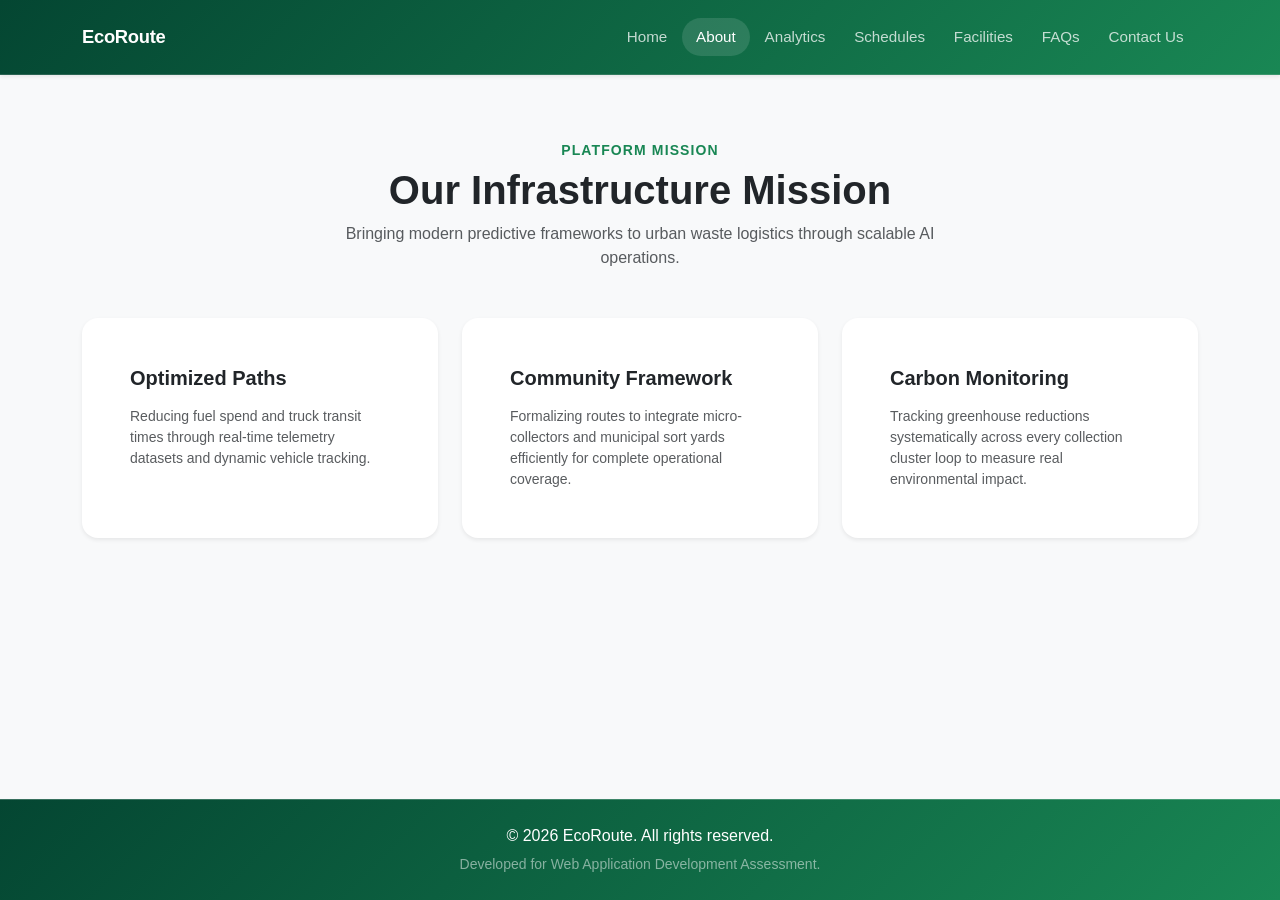
==== about.html @ bc105bb5 "Modified the pages to ensure consistency" ====
<!DOCTYPE html>
<html lang="en">
<head>
    <meta charset="UTF-8">
    <meta name="viewport" content="width=device-width, initial-scale=1.0">
    <title>About Us - EcoRoute</title>
    <link href="https://cdn.jsdelivr.net/npm/bootstrap@5.3.3/dist/css/bootstrap.min.css" rel="stylesheet">
    <link rel="stylesheet" href="css/style.css">
</head>
<body class="d-flex flex-column min-vh-100 bg-light">

    <nav class="navbar navbar-expand-lg navbar-dark shadow-sm fixed-top">
        <div class="container">
            <a class="navbar-brand fw-bold" href="index.html">EcoRoute</a>
            <button class="navbar-toggler" type="button" data-bs-toggle="collapse" data-bs-target="#mainNavbar">
                <span class="navbar-toggler-icon"></span>
            </button>
            <div class="collapse navbar-collapse" id="mainNavbar">
                <ul class="navbar-nav ms-auto mb-2 mb-lg-0">
                    <li class="nav-item"><a class="nav-link" href="index.html">Home</a></li>
                    <li class="nav-item"><a class="nav-link active" href="about.html">About</a></li>
                    <li class="nav-item"><a class="nav-link" href="dashboard.html">Analytics</a></li>
                    <li class="nav-item"><a class="nav-link" href="schedule.html">Schedules</a></li>
                    <li class="nav-item"><a class="nav-link" href="gallery.html">Facilities</a></li>
                    <li class="nav-item"><a class="nav-link" href="faq.html">FAQs</a></li>
                    <li class="nav-item"><a class="nav-link" href="contact.html">Contact Us</a></li>
                </ul>
            </div>
        </div>
    </nav>

    <main class="flex-grow-1 pb-5">
        
        <div class="container my-5 text-center">
            <span class="text-success text-uppercase fw-bold tracking-wider small">Platform Mission</span>
            <h1 class="fw-bold text-dark mt-1">Our Infrastructure Mission</h1>
            <p class="text-muted mx-auto max-w-xl">Bringing modern predictive frameworks to urban waste logistics through scalable AI operations.</p>
        </div>

        <div class="container mb-5">
            <div class="row g-4 justify-content-center">
                
                <div class="col-12 col-md-6 col-lg-4">
                    <div class="card custom-card h-100 border-0 shadow-sm">
                        <div class="card-body">
                            <h5 class="fw-bold text-dark mb-3">Optimized Paths</h5>
                            <p class="card-text text-muted small mb-0">
                                Reducing fuel spend and truck transit times through real-time telemetry datasets and dynamic vehicle tracking.
                            </p>
                        </div>
                    </div>
                </div>

                <div class="col-12 col-md-6 col-lg-4">
                    <div class="card custom-card h-100 border-0 shadow-sm">
                        <div class="card-body">
                            <h5 class="fw-bold text-dark mb-3">Community Framework</h5>
                            <p class="card-text text-muted small mb-0">
                                Formalizing routes to integrate micro-collectors and municipal sort yards efficiently for complete operational coverage.
                            </p>
                        </div>
                    </div>
                </div>

                <div class="col-12 col-md-6 col-lg-4">
                    <div class="card custom-card h-100 border-0 shadow-sm">
                        <div class="card-body">
                            <h5 class="fw-bold text-dark mb-3">Carbon Monitoring</h5>
                            <p class="card-text text-muted small mb-0">
                                Tracking greenhouse reductions systematically across every collection cluster loop to measure real environmental impact.
                            </p>
                        </div>
                    </div>
                </div>

            </div>
        </div>
    </main>

    <footer class="text-white text-center py-4 mt-auto">
        <div class="container">
            <p class="mb-1 fw-medium">&copy; 2026 EcoRoute. All rights reserved.</p>
            <small class="text-white-50">Developed for Web Application Development Assessment.</small>
        </div>
    </footer>

    <script src="https://cdn.jsdelivr.net/npm/bootstrap@5.3.3/dist/js/bootstrap.bundle.min.js"></script>
</body>
</html>
---- css/style.css ----
body {
    font-family: -apple-system, BlinkMacSystemFont, "Segoe UI", Roboto, Helvetica, Arial, sans-serif;
    background-color: #fcfdfc; 
    color: #1a1e1b; 
    overflow-x: hidden;
    -webkit-font-smoothing: antialiased;
    padding-top: 90px;
}

.navbar {
    position: fixed;
    top: 0;
    right: 0;
    left: 0;
    z-index: 1030;
    background: linear-gradient(135deg, #044632 0%, #198754 100%) !important;
    padding: 1.1rem 0;
    backdrop-filter: blur(8px);
    border-bottom: 1px solid rgba(255, 255, 255, 0.15);
    transition: padding 0.3s ease-in-out;
}

.navbar.navbar-shrink {
    padding: 0.6rem 0;
    box-shadow: 0 4px 12px rgba(0, 0, 0, 0.15) !important;
}

.navbar-brand {
    font-size: 1.15rem;
    letter-spacing: -0.3px;
    color: #ffffff !important;
}

.navbar-nav .nav-link {
    font-weight: 500;
    font-size: 0.95rem;
    color: rgba(255, 255, 255, 0.75) !important;
    padding-left: 0.9rem !important;
    padding-right: 0.9rem !important;
    transition: color 0.2s ease-in-out, background-color 0.2s ease;
}

.navbar-nav .nav-link:hover {
    color: #ffffff !important;
}

.navbar-nav .nav-link.active {
    color: #ffffff !important;
    background-color: rgba(255, 255, 255, 0.12);
    border-radius: 20px; 
}

.hero-section {
    position: relative;
    min-height: 75vh;
    background-color: #111827; 
    background-size: cover;
    background-position: center;
    background-repeat: no-repeat;
    border-bottom: 1px solid rgba(211, 225, 214, 0.4);
    padding: 6rem 0;
}

.hero-overlay {
    position: absolute;
    top: 0;
    left: 0;
    width: 100%;
    height: 100%;
    background-color: rgba(0, 0, 0, 0.55); 
    z-index: 1;
}

.hero-content {
    position: relative;
    z-index: 2;
}

.bg-white.py-4.shadow-sm {
    background-color: #f4f7f5 !important; 
    border-color: #e3ebd6 !important; 
}

.custom-card {
    background: #ffffff;
    border: 1px solid rgba(211, 225, 214, 0.5); 
    border-radius: 16px;
    padding: 2rem !important; 
    box-shadow: 0 8px 24px rgba(13, 138, 95, 0.02); 
    transition: transform 0.3s cubic-bezier(0.16, 1, 0.3, 1), box-shadow 0.3s ease;
}

.custom-card.gallery-card {
    padding: 0 !important;
}

.custom-card:hover {
    transform: translateY(-4px);
    box-shadow: 0 12px 32px rgba(13, 138, 95, 0.06);
    border-color: rgba(13, 138, 95, 0.25);
}

.bg-dark.text-white {
    background-color: #0c0f0d !important; 
}

.btn-emerald {
    background-color: #0d8a5f; 
    border: none;
    font-size: 0.9rem;
    letter-spacing: 0.3px;
    box-shadow: 0 4px 14px rgba(13, 138, 95, 0.2);
    transition: all 0.25s cubic-bezier(0.16, 1, 0.3, 1);
}

.btn-emerald:hover {
    background-color: #0a6b4a; 
    box-shadow: 0 6px 20px rgba(10, 107, 74, 0.3);
    transform: translateY(-2px);
}

.tracking-tight {
    letter-spacing: -0.03em;
}

.tracking-wider {
    letter-spacing: 0.08em;
}

.max-w-xl {
    max-width: 620px;
}

@keyframes fadeUpIn {
    from {
        opacity: 0;
        transform: translateY(20px);
    }
    to {
        opacity: 1;
        transform: translateY(0);
    }
}

.animate-fade-up {
    animation: fadeUpIn 0.8s cubic-bezier(0.16, 1, 0.3, 1) both;
}

.feature-hover {
    transition: transform 0.4s cubic-bezier(0.16, 1, 0.3, 1), 
                box-shadow 0.4s cubic-bezier(0.16, 1, 0.3, 1), 
                border-color 0.3s ease !important;
}

.feature-hover:hover {
    transform: translateY(-6px) scale(1.01) !important;
    box-shadow: 0 20px 38px rgba(13, 138, 95, 0.08) !important;
    border-color: rgba(13, 138, 95, 0.35) !important;
}

.counter-stat {
    transition: transform 0.3s cubic-bezier(0.175, 0.885, 0.32, 1.275);
    display: inline-block;
}

.counter-stat:hover {
    transform: scale(1.08);
}

.pipeline-panel {
    background-color: rgba(255, 255, 255, 0.03);
    border: 1px solid rgba(255, 255, 255, 0.08);
    transition: all 0.4s cubic-bezier(0.16, 1, 0.3, 1);
    cursor: pointer;
}

.panel-index {
    color: #6c757d;
    transition: color 0.3s ease;
}

.panel-status-tag {
    background: rgba(255, 255, 255, 0.05);
    color: rgba(255, 255, 255, 0.6);
    padding: 0.25rem 0.75rem;
    border-radius: 6px;
    transition: all 0.3s ease;
}

.pipeline-panel:hover, .pipeline-panel.active-panel {
    background-color: rgba(13, 138, 95, 0.08);
    border-color: rgba(13, 138, 95, 0.4);
    transform: translateX(4px);
}

.pipeline-panel:hover .panel-index, .pipeline-panel.active-panel .panel-index {
    color: #0d8a5f;
}

.pipeline-panel:hover .panel-status-tag, .pipeline-panel.active-panel .panel-status-tag {
    background: rgba(13, 138, 95, 0.2);
    color: #ffffff;
}

.carousel-img {
    height: 500px;
    object-fit: cover;
    filter: brightness(0.7); 
}

.backdrop-blur {
    background: rgba(12, 15, 13, 0.65) !important;
    backdrop-filter: blur(10px);
    border: 1px solid rgba(255, 255, 255, 0.1);
}

.card-img-wrapper {
    width: 100%;
    height: 220px; 
    overflow: hidden;
    position: relative;
    background-color: #f0f0f0;
}

.gallery-grid-img {
    width: 100%;
    height: 100%;
    object-fit: cover; 
    transition: transform 0.5s cubic-bezier(0.16, 1, 0.3, 1);
}

.custom-card:hover .gallery-grid-img {
    transform: scale(1.05); 
}

@media (max-width: 991.98px) {
    .navbar-collapse {
        background: linear-gradient(135deg, #044632 0%, #198754 100%);
        border: 1px solid rgba(255, 255, 255, 0.15);
        border-radius: 12px;
        margin-top: 0.75rem;
        padding: 1rem;
    }
    
    .navbar-nav .nav-link {
        padding: 0.75rem 1.2rem !important;
        border-radius: 8px;
    }

    .navbar-nav .nav-link.active {
        background-color: rgba(255, 255, 255, 0.08);
        border-radius: 8px;
    }
    
    .hero-section {
        min-height: 50vh;
        padding: 4rem 0;
    }

    .carousel-img {
        height: 360px;
    }
}

footer {
    background: linear-gradient(135deg, #044632 0%, #198754 100%) !important;
    border-top: 1px solid rgba(255, 255, 255, 0.2);
}
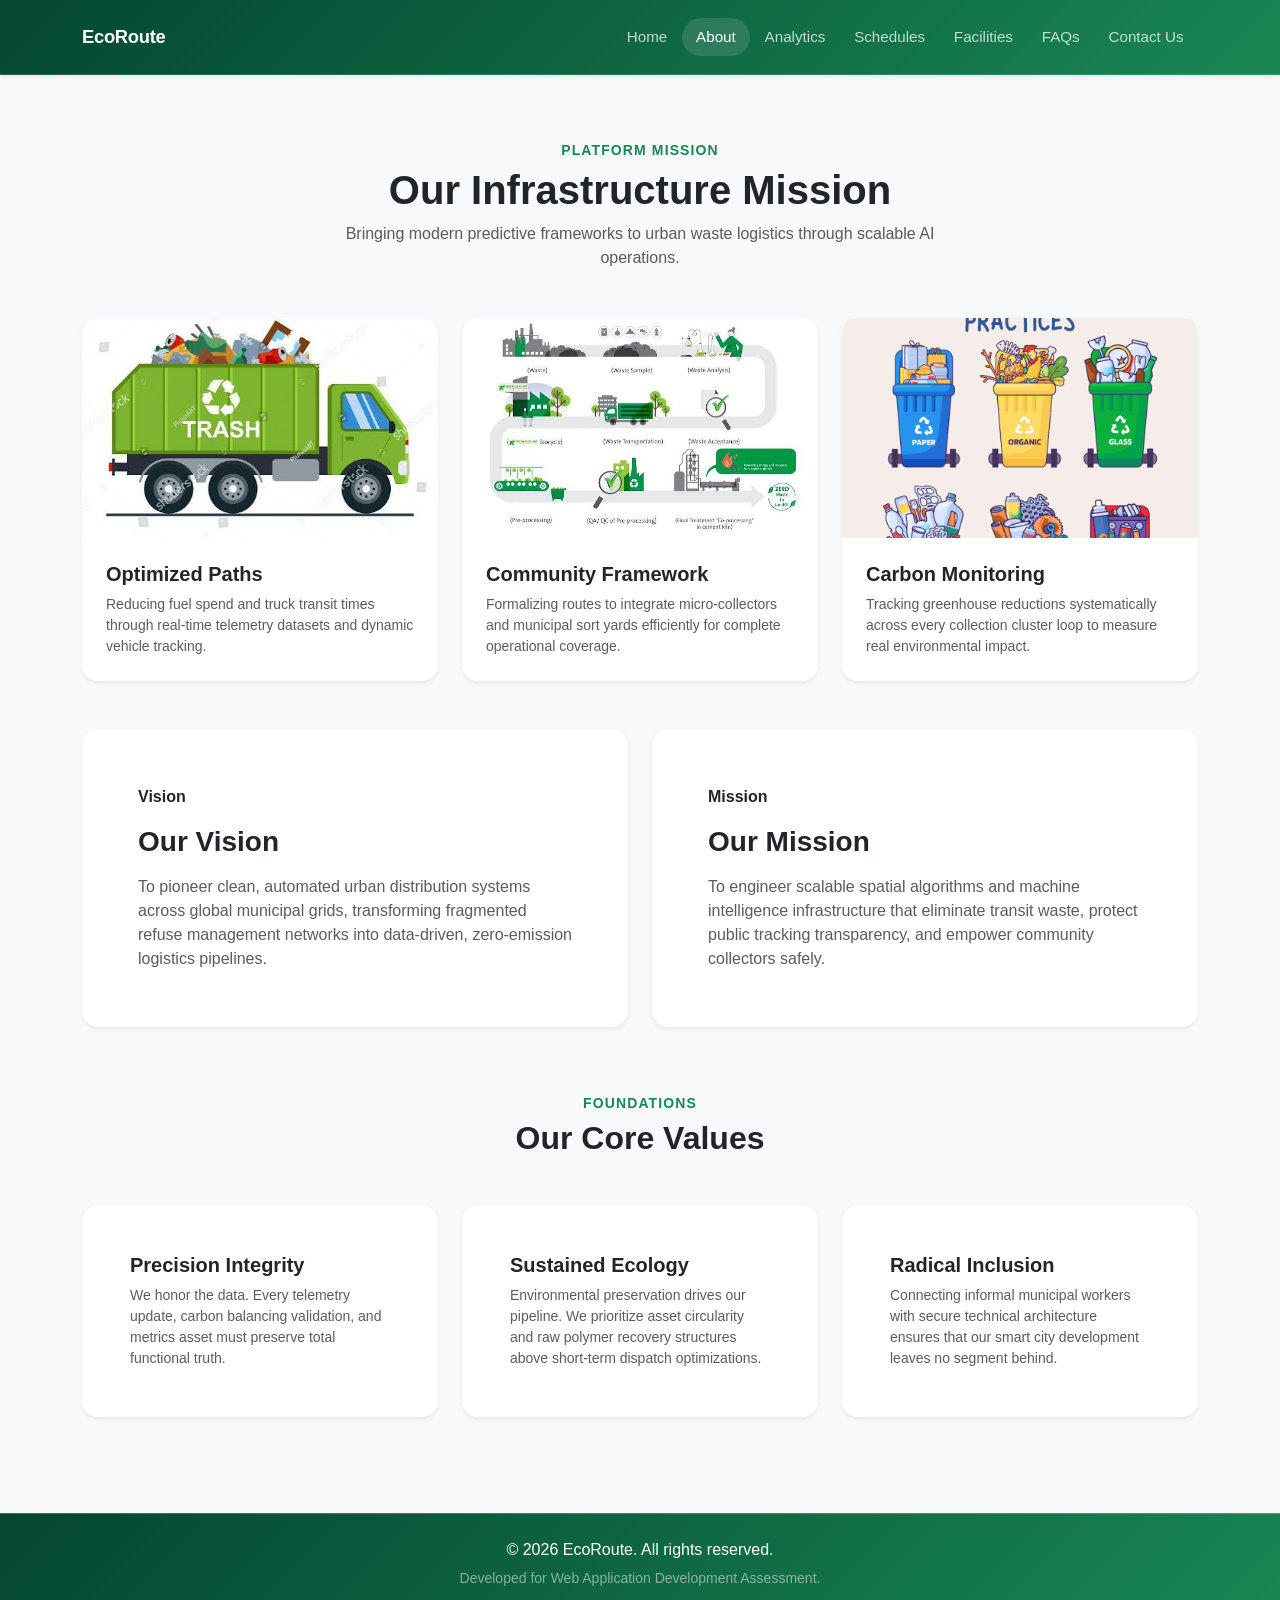
==== commit b2de8b0e: "Fixed styling error on Index,about and Gallery" ====
--- a/about.html
+++ b/about.html
@@ -38,12 +38,14 @@
         </div>
 
         <div class="container mb-5">
-            <div class="row g-4 justify-content-center">
-                
+            <div class="row g-4 justify-content-center mb-5">
                 <div class="col-12 col-md-6 col-lg-4">
-                    <div class="card custom-card h-100 border-0 shadow-sm">
-                        <div class="card-body">
-                            <h5 class="fw-bold text-dark mb-3">Optimized Paths</h5>
+                    <div class="card custom-card gallery-card h-100 border-0 shadow-sm overflow-hidden">
+                        <div class="card-img-wrapper">
+                            <img src="assets/image/truck.png" class="card-img-top gallery-grid-img" alt="Recycle Processing Paths">
+                        </div>
+                        <div class="card-body p-4">
+                            <h5 class="fw-bold text-dark mb-2">Optimized Paths</h5>
                             <p class="card-text text-muted small mb-0">
                                 Reducing fuel spend and truck transit times through real-time telemetry datasets and dynamic vehicle tracking.
                             </p>
@@ -52,9 +54,12 @@
                 </div>
 
                 <div class="col-12 col-md-6 col-lg-4">
-                    <div class="card custom-card h-100 border-0 shadow-sm">
-                        <div class="card-body">
-                            <h5 class="fw-bold text-dark mb-3">Community Framework</h5>
+                    <div class="card custom-card gallery-card h-100 border-0 shadow-sm overflow-hidden">
+                        <div class="card-img-wrapper">
+                            <img src="assets/image/recyclecycle.png" class="card-img-top gallery-grid-img" alt="Recycle Processing Infrastructure">
+                        </div>
+                        <div class="card-body p-4">
+                            <h5 class="fw-bold text-dark mb-2">Community Framework</h5>
                             <p class="card-text text-muted small mb-0">
                                 Formalizing routes to integrate micro-collectors and municipal sort yards efficiently for complete operational coverage.
                             </p>
@@ -63,17 +68,83 @@
                 </div>
 
                 <div class="col-12 col-md-6 col-lg-4">
-                    <div class="card custom-card h-100 border-0 shadow-sm">
-                        <div class="card-body">
-                            <h5 class="fw-bold text-dark mb-3">Carbon Monitoring</h5>
+                    <div class="card custom-card gallery-card h-100 border-0 shadow-sm overflow-hidden">
+                        <div class="card-img-wrapper">
+                            <img src="assets/image/recycle.png" class="card-img-top gallery-grid-img" alt="Carbon Balancing Metrics">
+                        </div>
+                        <div class="card-body p-4">
+                            <h5 class="fw-bold text-dark mb-2">Carbon Monitoring</h5>
                             <p class="card-text text-muted small mb-0">
                                 Tracking greenhouse reductions systematically across every collection cluster loop to measure real environmental impact.
                             </p>
                         </div>
                     </div>
                 </div>
+            </div>
 
+            <div class="row g-4 mb-5">
+                <div class="col-12 col-md-6">
+                    <div class="card custom-card glow-card-success h-100 border-0 shadow-sm">
+                        <div class="card-body p-4">
+                            <div class="icon-box mb-3 fw-bold">Vision</div>
+                            <h3 class="fw-bold text-dark mb-3">Our Vision</h3>
+                            <p class="text-muted mb-0">
+                                To pioneer clean, automated urban distribution systems across global municipal grids, transforming fragmented refuse management networks into data-driven, zero-emission logistics pipelines.
+                            </p>
+                        </div>
+                    </div>
+                </div>
+                <div class="col-12 col-md-6">
+                    <div class="card custom-card glow-card-success h-100 border-0 shadow-sm">
+                        <div class="card-body p-4">
+                            <div class="icon-box mb-3 fw-bold">Mission</div>
+                            <h3 class="fw-bold text-dark mb-3">Our Mission</h3>
+                            <p class="text-muted mb-0">
+                                To engineer scalable spatial algorithms and machine intelligence infrastructure that eliminate transit waste, protect public tracking transparency, and empower community collectors safely.
+                            </p>
+                        </div>
+                    </div>
+                </div>
             </div>
+
+            <div class="my-5 pt-3 text-center">
+                <span class="text-success text-uppercase fw-bold tracking-wider small">Foundations</span>
+                <h2 class="fw-bold text-dark mt-1">Our Core Values</h2>
+            </div>
+
+            <div class="row g-4 justify-content-center">
+                <div class="col-12 col-md-4">
+                    <div class="card custom-card h-100 border-0 shadow-sm">
+                        <div class="card-body">
+                            <h5 class="fw-bold text-dark mb-2">Precision Integrity</h5>
+                            <p class="card-text text-muted small mb-0">
+                                We honor the data. Every telemetry update, carbon balancing validation, and metrics asset must preserve total functional truth.
+                            </p>
+                        </div>
+                    </div>
+                </div>
+                <div class="col-12 col-md-4">
+                    <div class="card custom-card h-100 border-0 shadow-sm">
+                        <div class="card-body">
+                            <h5 class="fw-bold text-dark mb-2">Sustained Ecology</h5>
+                            <p class="card-text text-muted small mb-0">
+                                Environmental preservation drives our pipeline. We prioritize asset circularity and raw polymer recovery structures above short-term dispatch optimizations.
+                            </p>
+                        </div>
+                    </div>
+                </div>
+                <div class="col-12 col-md-4">
+                    <div class="card custom-card h-100 border-0 shadow-sm">
+                        <div class="card-body">
+                            <h5 class="fw-bold text-dark mb-2">Radical Inclusion</h5>
+                            <p class="card-text text-muted small mb-0">
+                                Connecting informal municipal workers with secure technical architecture ensures that our smart city development leaves no segment behind.
+                            </p>
+                        </div>
+                    </div>
+                </div>
+            </div>
+
         </div>
     </main>
 
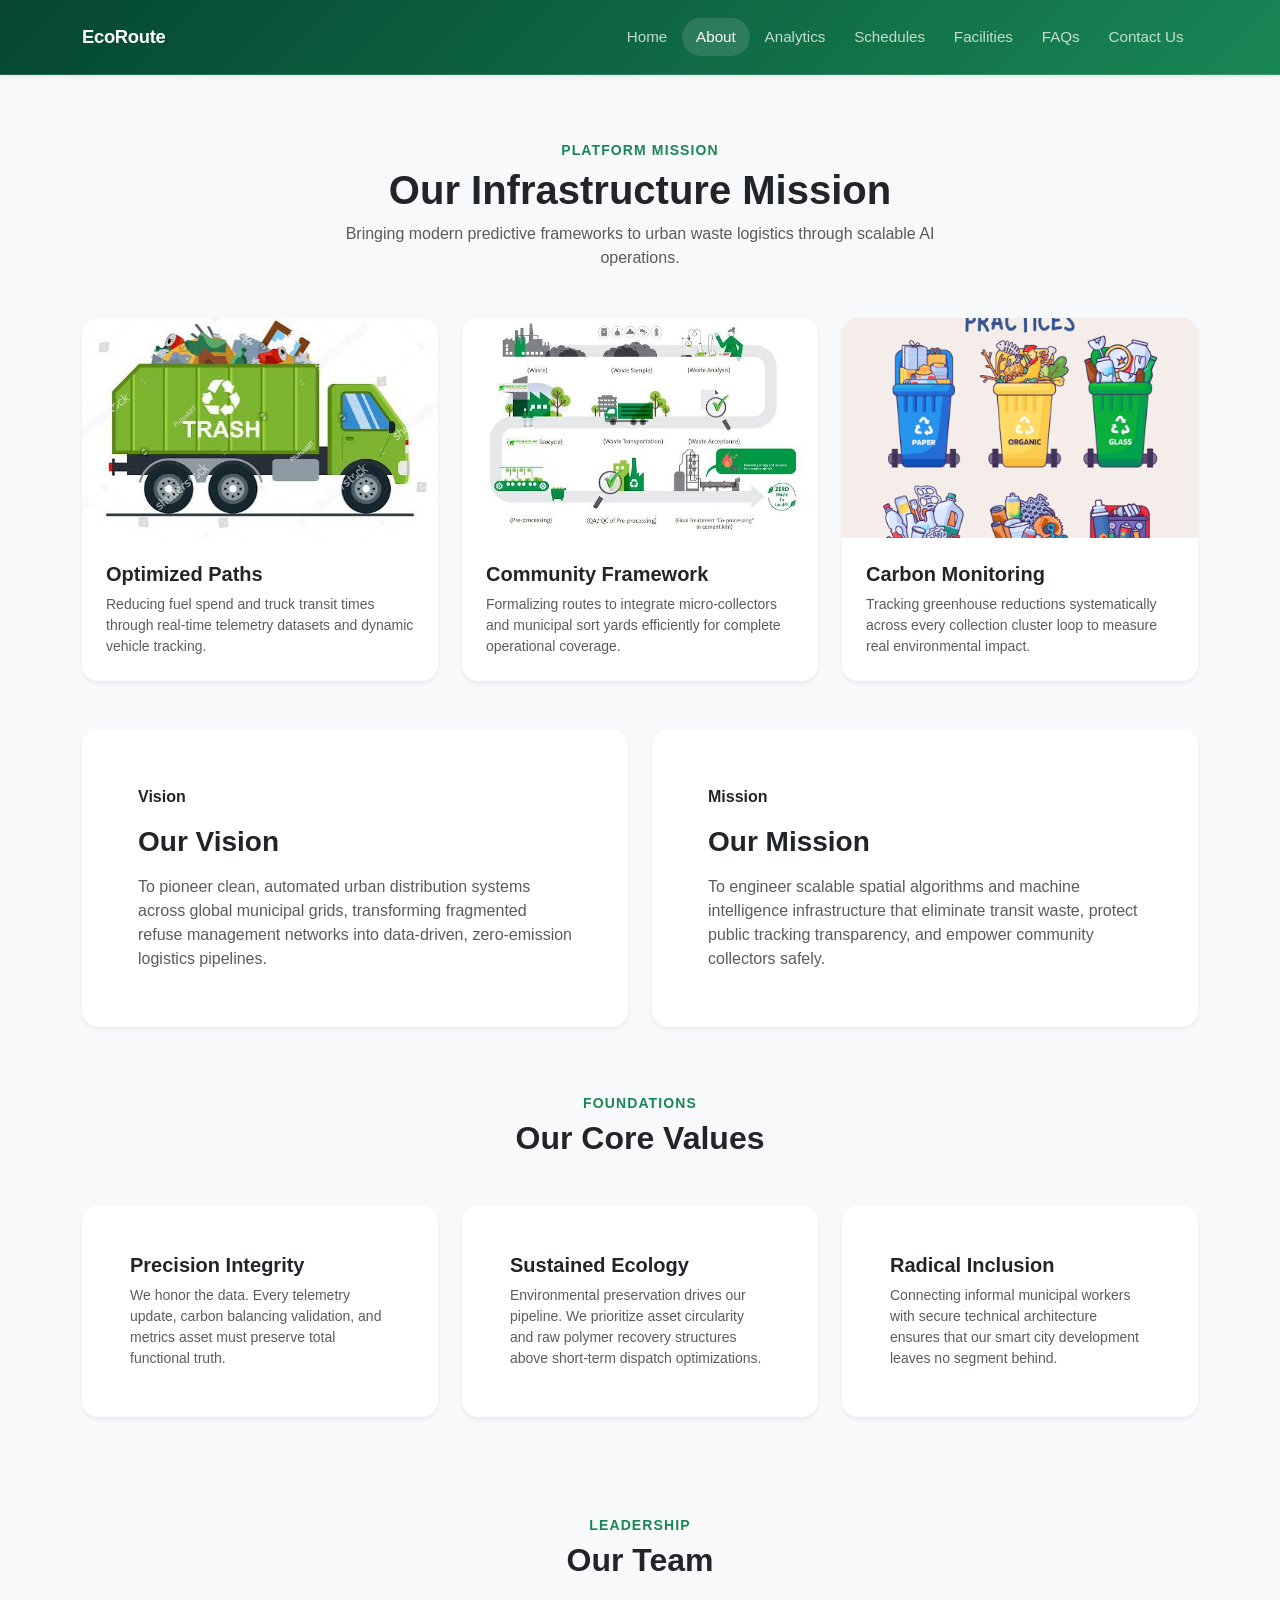
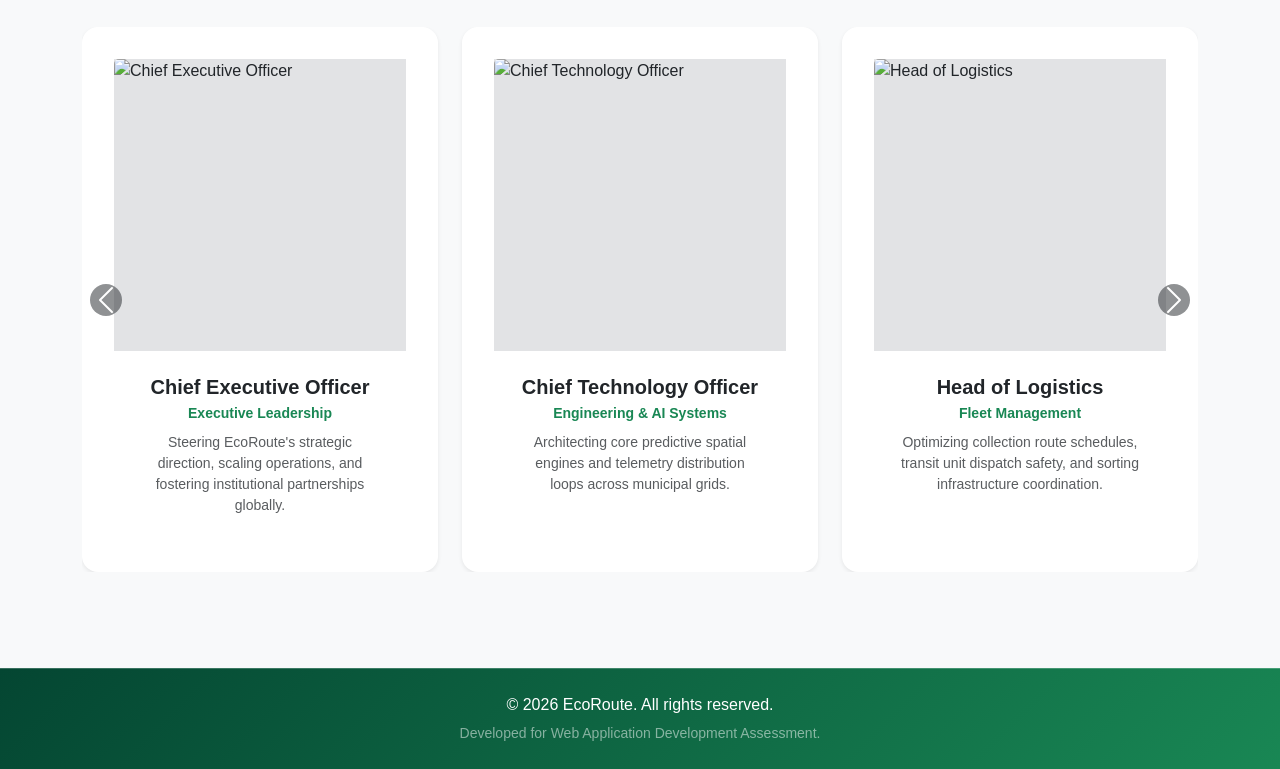
==== commit b311d3e9: "Added more images in the assets folder" ====
--- a/about.html
+++ b/about.html
@@ -112,7 +112,7 @@
                 <h2 class="fw-bold text-dark mt-1">Our Core Values</h2>
             </div>
 
-            <div class="row g-4 justify-content-center">
+            <div class="row g-4 justify-content-center mb-5">
                 <div class="col-12 col-md-4">
                     <div class="card custom-card h-100 border-0 shadow-sm">
                         <div class="card-body">
@@ -145,6 +145,106 @@
                 </div>
             </div>
 
+            <div class="my-5 pt-5 text-center">
+                <span class="text-success text-uppercase fw-bold tracking-wider small">Leadership</span>
+                <h2 class="fw-bold text-dark mt-1">Our Team</h2>
+            </div>
+
+            <div id="teamCarousel" class="carousel slide" data-bs-ride="carousel" data-bs-interval="4000">
+                <div class="carousel-inner">
+                    <div class="carousel-item active">
+                        <div class="row g-4 justify-content-center">
+                            <div class="col-12 col-md-4">
+                                <div class="card custom-card h-100 border-0 shadow-sm overflow-hidden">
+                                    <div class="ratio ratio-1x1 bg-secondary-subtle">
+                                        <img src="assets/image/team1.jpg" class="card-img-top object-fit-cover" alt="Chief Executive Officer">
+                                    </div>
+                                    <div class="card-body p-4 text-center">
+                                        <h5 class="fw-bold text-dark mb-1">Chief Executive Officer</h5>
+                                        <p class="text-success small fw-semibold mb-2">Executive Leadership</p>
+                                        <p class="card-text text-muted small mb-0">Steering EcoRoute's strategic direction, scaling operations, and fostering institutional partnerships globally.</p>
+                                    </div>
+                                </div>
+                            </div>
+                            <div class="col-12 col-md-4">
+                                <div class="card custom-card h-100 border-0 shadow-sm overflow-hidden">
+                                    <div class="ratio ratio-1x1 bg-secondary-subtle">
+                                        <img src="assets/image/team2.jpg" class="card-img-top object-fit-cover" alt="Chief Technology Officer">
+                                    </div>
+                                    <div class="card-body p-4 text-center">
+                                        <h5 class="fw-bold text-dark mb-1">Chief Technology Officer</h5>
+                                        <p class="text-success small fw-semibold mb-2">Engineering & AI Systems</p>
+                                        <p class="card-text text-muted small mb-0">Architecting core predictive spatial engines and telemetry distribution loops across municipal grids.</p>
+                                    </div>
+                                </div>
+                            </div>
+                            <div class="col-12 col-md-4">
+                                <div class="card custom-card h-100 border-0 shadow-sm overflow-hidden">
+                                    <div class="ratio ratio-1x1 bg-secondary-subtle">
+                                        <img src="assets/image/team3.jpg" class="card-img-top object-fit-cover" alt="Head of Logistics">
+                                    </div>
+                                    <div class="card-body p-4 text-center">
+                                        <h5 class="fw-bold text-dark mb-1">Head of Logistics</h5>
+                                        <p class="text-success small fw-semibold mb-2">Fleet Management</p>
+                                        <p class="card-text text-muted small mb-0">Optimizing collection route schedules, transit unit dispatch safety, and sorting infrastructure coordination.</p>
+                                    </div>
+                                </div>
+                            </div>
+                        </div>
+                    </div>
+
+                    <div class="carousel-item">
+                        <div class="row g-4 justify-content-center">
+                            <div class="col-12 col-md-4">
+                                <div class="card custom-card h-100 border-0 shadow-sm overflow-hidden">
+                                    <div class="ratio ratio-1x1 bg-secondary-subtle">
+                                        <img src="assets/image/team4.jpg" class="card-img-top object-fit-cover" alt="Lead Data Scientist">
+                                    </div>
+                                    <div class="card-body p-4 text-center">
+                                        <h5 class="fw-bold text-dark mb-1">Lead Data Scientist</h5>
+                                        <p class="text-success small fw-semibold mb-2">Analytics & Modeling</p>
+                                        <p class="card-text text-muted small mb-0">Structuring real-time carbon data verification models and fine-tuning predictive demand clusters.</p>
+                                    </div>
+                                </div>
+                            </div>
+                            <div class="col-12 col-md-4">
+                                <div class="card custom-card h-100 border-0 shadow-sm overflow-hidden">
+                                    <div class="ratio ratio-1x1 bg-secondary-subtle">
+                                        <img src="assets/image/team5.jpg" class="card-img-top object-fit-cover" alt="Sustainability Director">
+                                    </div>
+                                    <div class="card-body p-4 text-center">
+                                        <h5 class="fw-bold text-dark mb-1">Sustainability Director</h5>
+                                        <p class="text-success small fw-semibold mb-2">Ecology & Compliance</p>
+                                        <p class="card-text text-muted small mb-0">Overseeing polymer material recovery streams and local urban compliance frameworks.</p>
+                                    </div>
+                                </div>
+                            </div>
+                            <div class="col-12 col-md-4">
+                                <div class="card custom-card h-100 border-0 shadow-sm overflow-hidden">
+                                    <div class="ratio ratio-1x1 bg-secondary-subtle">
+                                        <img src="assets/image/team6.jpg" class="card-img-top object-fit-cover" alt="Community Outreach Lead">
+                                    </div>
+                                    <div class="card-body p-4 text-center">
+                                        <h5 class="fw-bold text-dark mb-1">Community Outreach Lead</h5>
+                                        <p class="text-success small fw-semibold mb-2">Inclusion & Strategy</p>
+                                        <p class="card-text text-muted small mb-0">Integrating informal micro-collectors and local sorting yards into our digital logistics architecture.</p>
+                                    </div>
+                                </div>
+                            </div>
+                        </div>
+                    </div>
+                </div>
+                
+                <button class="carousel-control-prev justify-content-start w-auto ps-2" type="button" data-bs-target="#teamCarousel" data-bs-slide="prev">
+                    <span class="carousel-control-prev-icon bg-dark rounded-circle p-2" aria-hidden="true"></span>
+                    <span class="visually-hidden">Previous</span>
+                </button>
+                <button class="carousel-control-next justify-content-end w-auto pe-2" type="button" data-bs-target="#teamCarousel" data-bs-slide="next">
+                    <span class="carousel-control-next-icon bg-dark rounded-circle p-2" aria-hidden="true"></span>
+                    <span class="visually-hidden">Next</span>
+                </button>
+            </div>
+
         </div>
     </main>
 
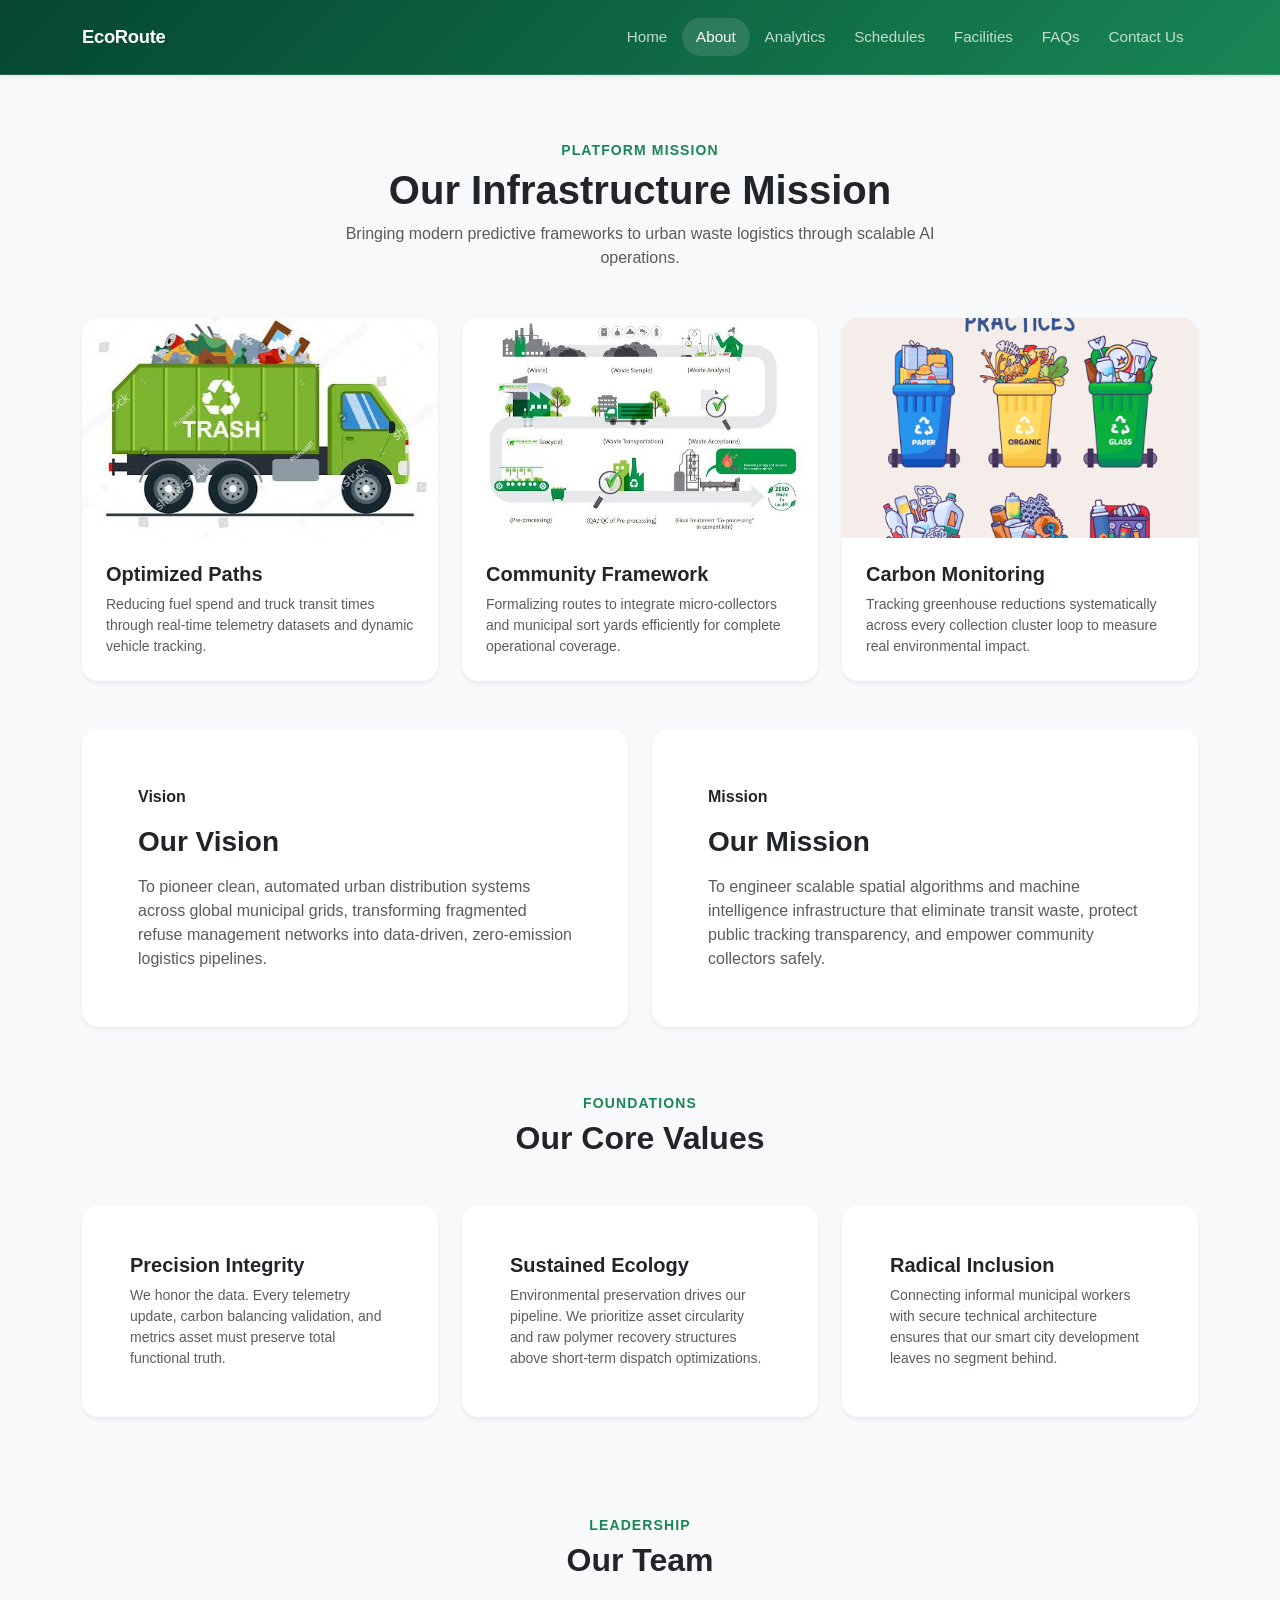
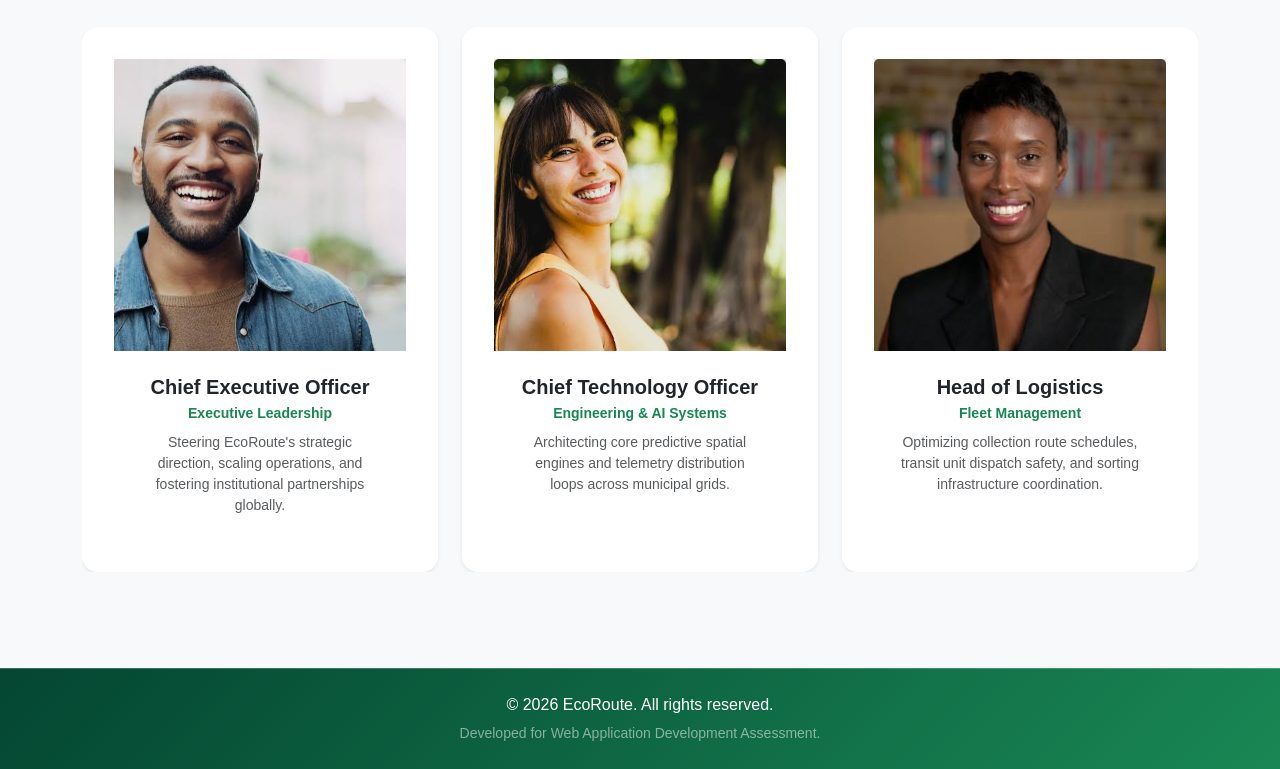
==== commit 1b73c9ff: "Made changes to the our team section" ====
--- a/about.html
+++ b/about.html
@@ -157,7 +157,7 @@
                             <div class="col-12 col-md-4">
                                 <div class="card custom-card h-100 border-0 shadow-sm overflow-hidden">
                                     <div class="ratio ratio-1x1 bg-secondary-subtle">
-                                        <img src="assets/image/team1.jpg" class="card-img-top object-fit-cover" alt="Chief Executive Officer">
+                                        <img src="assets/image/man.png" class="card-img-top object-fit-cover" alt="Chief Executive Officer">
                                     </div>
                                     <div class="card-body p-4 text-center">
                                         <h5 class="fw-bold text-dark mb-1">Chief Executive Officer</h5>
@@ -169,7 +169,7 @@
                             <div class="col-12 col-md-4">
                                 <div class="card custom-card h-100 border-0 shadow-sm overflow-hidden">
                                     <div class="ratio ratio-1x1 bg-secondary-subtle">
-                                        <img src="assets/image/team2.jpg" class="card-img-top object-fit-cover" alt="Chief Technology Officer">
+                                        <img src="assets/image/woman.png" class="card-img-top object-fit-cover" alt="Chief Technology Officer">
                                     </div>
                                     <div class="card-body p-4 text-center">
                                         <h5 class="fw-bold text-dark mb-1">Chief Technology Officer</h5>
@@ -181,7 +181,7 @@
                             <div class="col-12 col-md-4">
                                 <div class="card custom-card h-100 border-0 shadow-sm overflow-hidden">
                                     <div class="ratio ratio-1x1 bg-secondary-subtle">
-                                        <img src="assets/image/team3.jpg" class="card-img-top object-fit-cover" alt="Head of Logistics">
+                                        <img src="assets/image/lady.png" class="card-img-top object-fit-cover" alt="Head of Logistics">
                                     </div>
                                     <div class="card-body p-4 text-center">
                                         <h5 class="fw-bold text-dark mb-1">Head of Logistics</h5>
@@ -198,7 +198,7 @@
                             <div class="col-12 col-md-4">
                                 <div class="card custom-card h-100 border-0 shadow-sm overflow-hidden">
                                     <div class="ratio ratio-1x1 bg-secondary-subtle">
-                                        <img src="assets/image/team4.jpg" class="card-img-top object-fit-cover" alt="Lead Data Scientist">
+                                        <img src="assets/image/gentleman.png" class="card-img-top object-fit-cover" alt="Lead Data Scientist">
                                     </div>
                                     <div class="card-body p-4 text-center">
                                         <h5 class="fw-bold text-dark mb-1">Lead Data Scientist</h5>
@@ -210,7 +210,7 @@
                             <div class="col-12 col-md-4">
                                 <div class="card custom-card h-100 border-0 shadow-sm overflow-hidden">
                                     <div class="ratio ratio-1x1 bg-secondary-subtle">
-                                        <img src="assets/image/team5.jpg" class="card-img-top object-fit-cover" alt="Sustainability Director">
+                                        <img src="assets/image/girl.png" class="card-img-top object-fit-cover" alt="Sustainability Director">
                                     </div>
                                     <div class="card-body p-4 text-center">
                                         <h5 class="fw-bold text-dark mb-1">Sustainability Director</h5>
@@ -222,7 +222,7 @@
                             <div class="col-12 col-md-4">
                                 <div class="card custom-card h-100 border-0 shadow-sm overflow-hidden">
                                     <div class="ratio ratio-1x1 bg-secondary-subtle">
-                                        <img src="assets/image/team6.jpg" class="card-img-top object-fit-cover" alt="Community Outreach Lead">
+                                        <img src="assets/image/team.png" class="card-img-top object-fit-cover" alt="Community Outreach Lead">
                                     </div>
                                     <div class="card-body p-4 text-center">
                                         <h5 class="fw-bold text-dark mb-1">Community Outreach Lead</h5>
@@ -234,15 +234,6 @@
                         </div>
                     </div>
                 </div>
-                
-                <button class="carousel-control-prev justify-content-start w-auto ps-2" type="button" data-bs-target="#teamCarousel" data-bs-slide="prev">
-                    <span class="carousel-control-prev-icon bg-dark rounded-circle p-2" aria-hidden="true"></span>
-                    <span class="visually-hidden">Previous</span>
-                </button>
-                <button class="carousel-control-next justify-content-end w-auto pe-2" type="button" data-bs-target="#teamCarousel" data-bs-slide="next">
-                    <span class="carousel-control-next-icon bg-dark rounded-circle p-2" aria-hidden="true"></span>
-                    <span class="visually-hidden">Next</span>
-                </button>
             </div>
 
         </div>
--- a/css/style.css
+++ b/css/style.css
@@ -260,6 +260,7 @@
     .carousel-img {
         height: 360px;
     }
+    
 }
 
 footer {
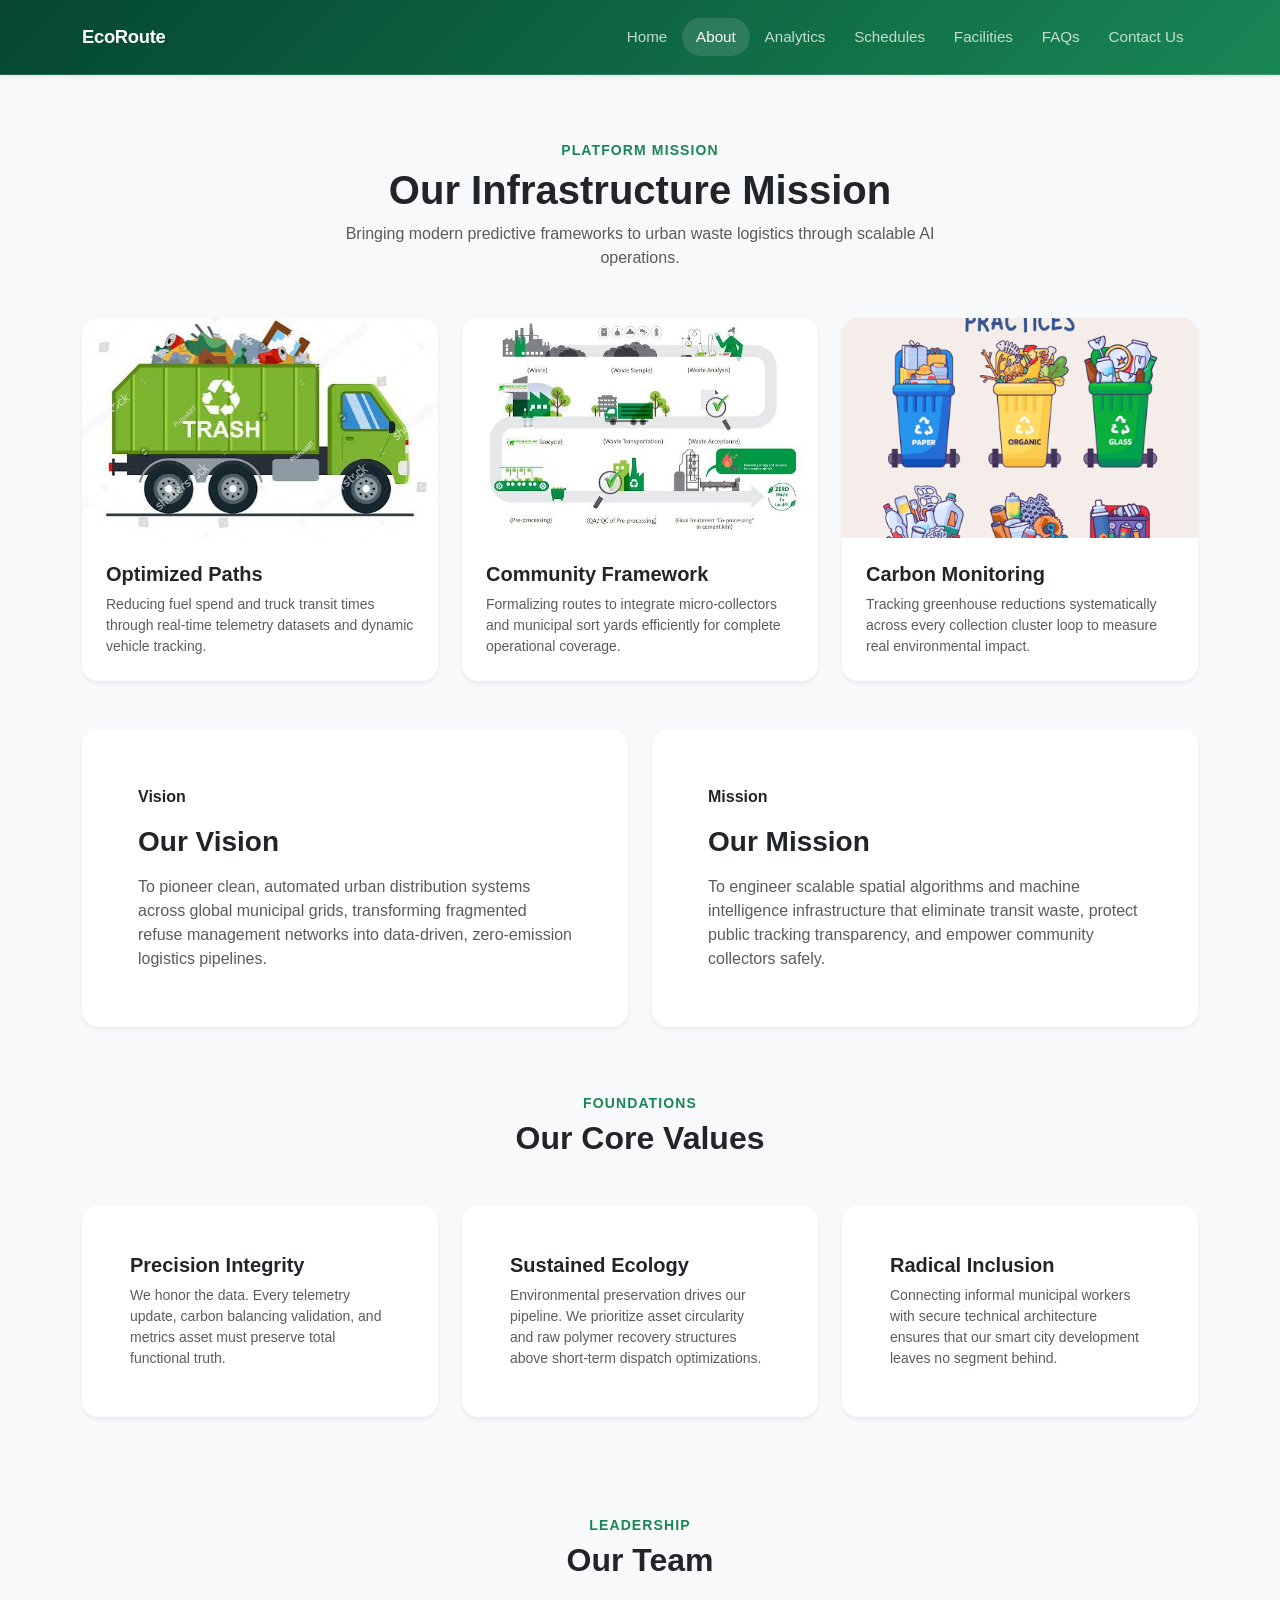
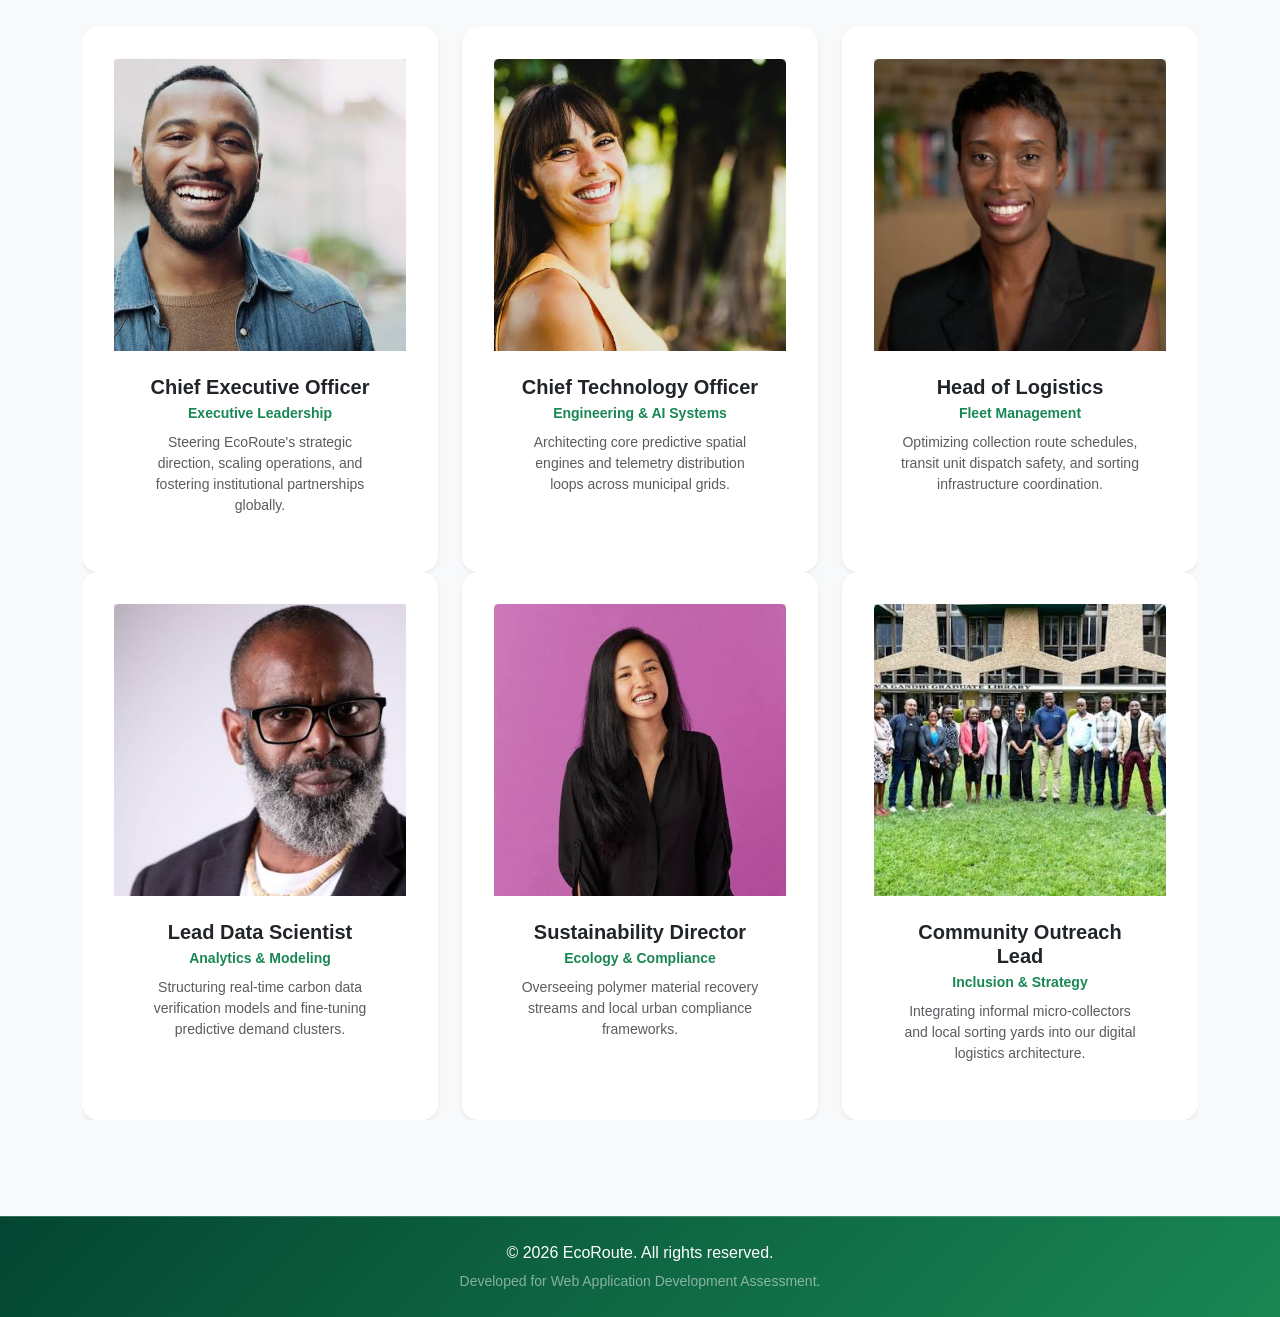
==== commit 7e914d9d: "Fixed Navbar issue on the About Page" ====
--- a/about.html
+++ b/about.html
@@ -247,5 +247,6 @@
     </footer>
 
     <script src="https://cdn.jsdelivr.net/npm/bootstrap@5.3.3/dist/js/bootstrap.bundle.min.js"></script>
+    <script src="js/main.js"></script>
 </body>
 </html>
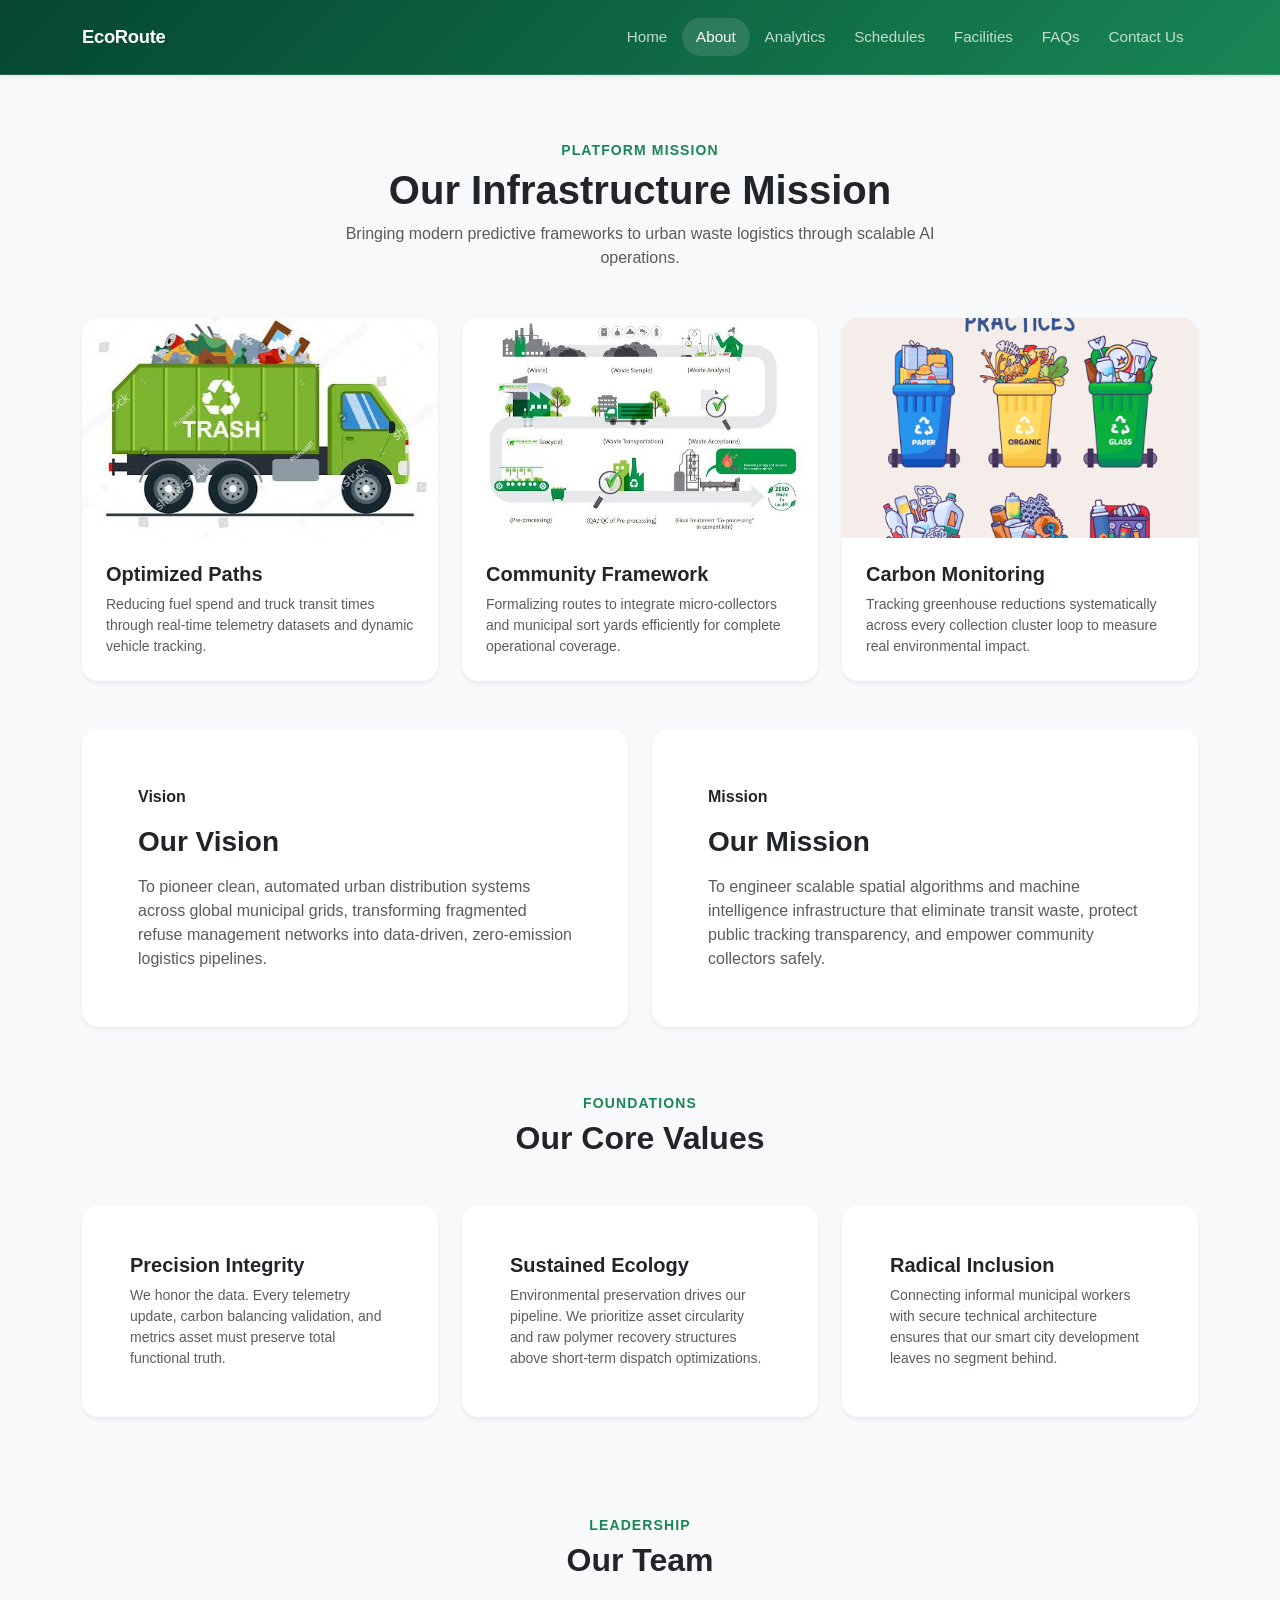
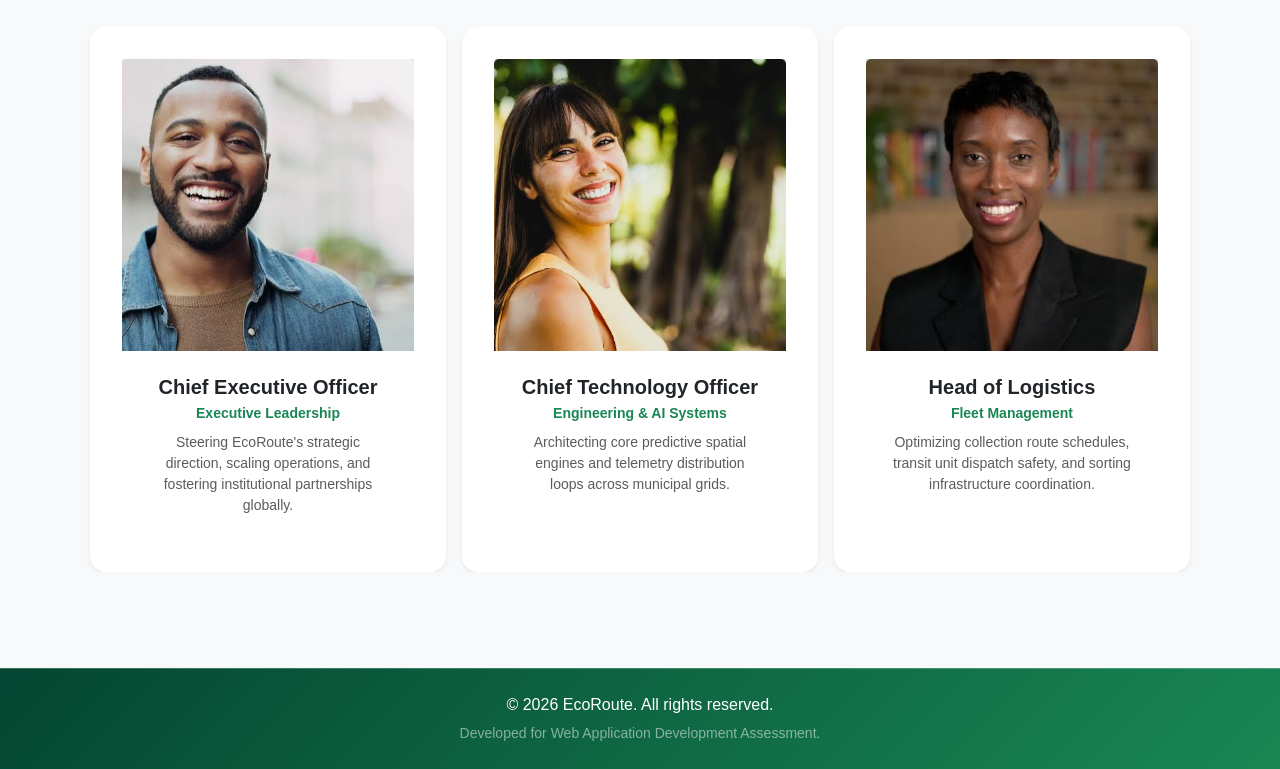
==== commit e4b10668: "Implementd js in the carrousel" ====
--- a/about.html
+++ b/about.html
@@ -152,87 +152,97 @@
 
             <div id="teamCarousel" class="carousel slide" data-bs-ride="carousel" data-bs-interval="4000">
                 <div class="carousel-inner">
+                    
                     <div class="carousel-item active">
-                        <div class="row g-4 justify-content-center">
-                            <div class="col-12 col-md-4">
-                                <div class="card custom-card h-100 border-0 shadow-sm overflow-hidden">
-                                    <div class="ratio ratio-1x1 bg-secondary-subtle">
-                                        <img src="assets/image/man.png" class="card-img-top object-fit-cover" alt="Chief Executive Officer">
-                                    </div>
-                                    <div class="card-body p-4 text-center">
-                                        <h5 class="fw-bold text-dark mb-1">Chief Executive Officer</h5>
-                                        <p class="text-success small fw-semibold mb-2">Executive Leadership</p>
-                                        <p class="card-text text-muted small mb-0">Steering EcoRoute's strategic direction, scaling operations, and fostering institutional partnerships globally.</p>
-                                    </div>
-                                </div>
-                            </div>
-                            <div class="col-12 col-md-4">
-                                <div class="card custom-card h-100 border-0 shadow-sm overflow-hidden">
-                                    <div class="ratio ratio-1x1 bg-secondary-subtle">
-                                        <img src="assets/image/woman.png" class="card-img-top object-fit-cover" alt="Chief Technology Officer">
-                                    </div>
-                                    <div class="card-body p-4 text-center">
-                                        <h5 class="fw-bold text-dark mb-1">Chief Technology Officer</h5>
-                                        <p class="text-success small fw-semibold mb-2">Engineering & AI Systems</p>
-                                        <p class="card-text text-muted small mb-0">Architecting core predictive spatial engines and telemetry distribution loops across municipal grids.</p>
-                                    </div>
-                                </div>
-                            </div>
-                            <div class="col-12 col-md-4">
-                                <div class="card custom-card h-100 border-0 shadow-sm overflow-hidden">
-                                    <div class="ratio ratio-1x1 bg-secondary-subtle">
-                                        <img src="assets/image/lady.png" class="card-img-top object-fit-cover" alt="Head of Logistics">
-                                    </div>
-                                    <div class="card-body p-4 text-center">
-                                        <h5 class="fw-bold text-dark mb-1">Head of Logistics</h5>
-                                        <p class="text-success small fw-semibold mb-2">Fleet Management</p>
-                                        <p class="card-text text-muted small mb-0">Optimizing collection route schedules, transit unit dispatch safety, and sorting infrastructure coordination.</p>
-                                    </div>
-                                </div>
-                            </div>
-                        </div>
-                    </div>
-
-                    <div class="carousel-item">
-                        <div class="row g-4 justify-content-center">
-                            <div class="col-12 col-md-4">
-                                <div class="card custom-card h-100 border-0 shadow-sm overflow-hidden">
-                                    <div class="ratio ratio-1x1 bg-secondary-subtle">
-                                        <img src="assets/image/gentleman.png" class="card-img-top object-fit-cover" alt="Lead Data Scientist">
-                                    </div>
-                                    <div class="card-body p-4 text-center">
-                                        <h5 class="fw-bold text-dark mb-1">Lead Data Scientist</h5>
-                                        <p class="text-success small fw-semibold mb-2">Analytics & Modeling</p>
-                                        <p class="card-text text-muted small mb-0">Structuring real-time carbon data verification models and fine-tuning predictive demand clusters.</p>
-                                    </div>
-                                </div>
-                            </div>
-                            <div class="col-12 col-md-4">
-                                <div class="card custom-card h-100 border-0 shadow-sm overflow-hidden">
-                                    <div class="ratio ratio-1x1 bg-secondary-subtle">
-                                        <img src="assets/image/girl.png" class="card-img-top object-fit-cover" alt="Sustainability Director">
-                                    </div>
-                                    <div class="card-body p-4 text-center">
-                                        <h5 class="fw-bold text-dark mb-1">Sustainability Director</h5>
-                                        <p class="text-success small fw-semibold mb-2">Ecology & Compliance</p>
-                                        <p class="card-text text-muted small mb-0">Overseeing polymer material recovery streams and local urban compliance frameworks.</p>
-                                    </div>
-                                </div>
-                            </div>
-                            <div class="col-12 col-md-4">
-                                <div class="card custom-card h-100 border-0 shadow-sm overflow-hidden">
-                                    <div class="ratio ratio-1x1 bg-secondary-subtle">
-                                        <img src="assets/image/team.png" class="card-img-top object-fit-cover" alt="Community Outreach Lead">
-                                    </div>
-                                    <div class="card-body p-4 text-center">
-                                        <h5 class="fw-bold text-dark mb-1">Community Outreach Lead</h5>
-                                        <p class="text-success small fw-semibold mb-2">Inclusion & Strategy</p>
-                                        <p class="card-text text-muted small mb-0">Integrating informal micro-collectors and local sorting yards into our digital logistics architecture.</p>
-                                    </div>
-                                </div>
-                            </div>
-                        </div>
-                    </div>
+                        <div class="col-12 col-md-6 col-lg-4 px-2">
+                            <div class="card custom-card h-100 border-0 shadow-sm overflow-hidden">
+                                <div class="ratio ratio-1x1 bg-secondary-subtle">
+                                    <img src="assets/image/man.png" class="card-img-top object-fit-cover" alt="Chief Executive Officer">
+                                </div>
+                                <div class="card-body p-4 text-center">
+                                    <h5 class="fw-bold text-dark mb-1">Chief Executive Officer</h5>
+                                    <p class="text-success small fw-semibold mb-2">Executive Leadership</p>
+                                    <p class="card-text text-muted small mb-0">Steering EcoRoute's strategic direction, scaling operations, and fostering institutional partnerships globally.</p>
+                                </div>
+                            </div>
+                        </div>
+                    </div>
+
+                    <div class="carousel-item">
+                        <div class="col-12 col-md-6 col-lg-4 px-2">
+                            <div class="card custom-card h-100 border-0 shadow-sm overflow-hidden">
+                                <div class="ratio ratio-1x1 bg-secondary-subtle">
+                                    <img src="assets/image/woman.png" class="card-img-top object-fit-cover" alt="Chief Technology Officer">
+                                </div>
+                                <div class="card-body p-4 text-center">
+                                    <h5 class="fw-bold text-dark mb-1">Chief Technology Officer</h5>
+                                    <p class="text-success small fw-semibold mb-2">Engineering & AI Systems</p>
+                                    <p class="card-text text-muted small mb-0">Architecting core predictive spatial engines and telemetry distribution loops across municipal grids.</p>
+                                </div>
+                            </div>
+                        </div>
+                    </div>
+
+                    <div class="carousel-item">
+                        <div class="col-12 col-md-6 col-lg-4 px-2">
+                            <div class="card custom-card h-100 border-0 shadow-sm overflow-hidden">
+                                <div class="ratio ratio-1x1 bg-secondary-subtle">
+                                    <img src="assets/image/lady.png" class="card-img-top object-fit-cover" alt="Head of Logistics">
+                                </div>
+                                <div class="card-body p-4 text-center">
+                                    <h5 class="fw-bold text-dark mb-1">Head of Logistics</h5>
+                                    <p class="text-success small fw-semibold mb-2">Fleet Management</p>
+                                    <p class="card-text text-muted small mb-0">Optimizing collection route schedules, transit unit dispatch safety, and sorting infrastructure coordination.</p>
+                                </div>
+                            </div>
+                        </div>
+                    </div>
+
+                    <div class="carousel-item">
+                        <div class="col-12 col-md-6 col-lg-4 px-2">
+                            <div class="card custom-card h-100 border-0 shadow-sm overflow-hidden">
+                                <div class="ratio ratio-1x1 bg-secondary-subtle">
+                                    <img src="assets/image/gentleman.png" class="card-img-top object-fit-cover" alt="Lead Data Scientist">
+                                </div>
+                                <div class="card-body p-4 text-center">
+                                    <h5 class="fw-bold text-dark mb-1">Lead Data Scientist</h5>
+                                    <p class="text-success small fw-semibold mb-2">Analytics & Modeling</p>
+                                    <p class="card-text text-muted small mb-0">Structuring real-time carbon data verification models and fine-tuning predictive demand clusters.</p>
+                                </div>
+                            </div>
+                        </div>
+                    </div>
+
+                    <div class="carousel-item">
+                        <div class="col-12 col-md-6 col-lg-4 px-2">
+                            <div class="card custom-card h-100 border-0 shadow-sm overflow-hidden">
+                                <div class="ratio ratio-1x1 bg-secondary-subtle">
+                                    <img src="assets/image/girl.png" class="card-img-top object-fit-cover" alt="Sustainability Director">
+                                </div>
+                                <div class="card-body p-4 text-center">
+                                    <h5 class="fw-bold text-dark mb-1">Sustainability Director</h5>
+                                    <p class="text-success small fw-semibold mb-2">Ecology & Compliance</p>
+                                    <p class="card-text text-muted small mb-0">Overseeing polymer material recovery streams and local urban compliance frameworks.</p>
+                                </div>
+                            </div>
+                        </div>
+                    </div>
+
+                    <div class="carousel-item">
+                        <div class="col-12 col-md-6 col-lg-4 px-2">
+                            <div class="card custom-card h-100 border-0 shadow-sm overflow-hidden">
+                                <div class="ratio ratio-1x1 bg-secondary-subtle">
+                                    <img src="assets/image/team.png" class="card-img-top object-fit-cover" alt="Community Outreach Lead">
+                                </div>
+                                <div class="card-body p-4 text-center">
+                                    <h5 class="fw-bold text-dark mb-1">Community Outreach Lead</h5>
+                                    <p class="text-success small fw-semibold mb-2">Inclusion & Strategy</p>
+                                    <p class="card-text text-muted small mb-0">Integrating informal micro-collectors and local sorting yards into our digital logistics architecture.</p>
+                                </div>
+                            </div>
+                        </div>
+                    </div>
+
                 </div>
             </div>
 
--- a/css/style.css
+++ b/css/style.css
@@ -233,6 +233,24 @@
     transform: scale(1.05); 
 }
 
+@media (min-width: 768px) {
+    /* Allow items inside the active slide to line up side-by-side */
+    #teamCarousel .carousel-item.active,
+    #teamCarousel .carousel-item-next,
+    #teamCarousel .carousel-item-prev {
+        display: flex !important;
+    }
+    #teamCarousel .carousel-item {
+        margin-right: 0;
+        flex: 0 0 100%;
+        display: none;
+    }
+    #teamCarousel .carousel-item > div {
+        flex: 0 0 33.333%;
+        max-width: 33.333%;
+    }
+}
+
 @media (max-width: 991.98px) {
     .navbar-collapse {
         background: linear-gradient(135deg, #044632 0%, #198754 100%);
@@ -260,7 +278,6 @@
     .carousel-img {
         height: 360px;
     }
-    
 }
 
 footer {
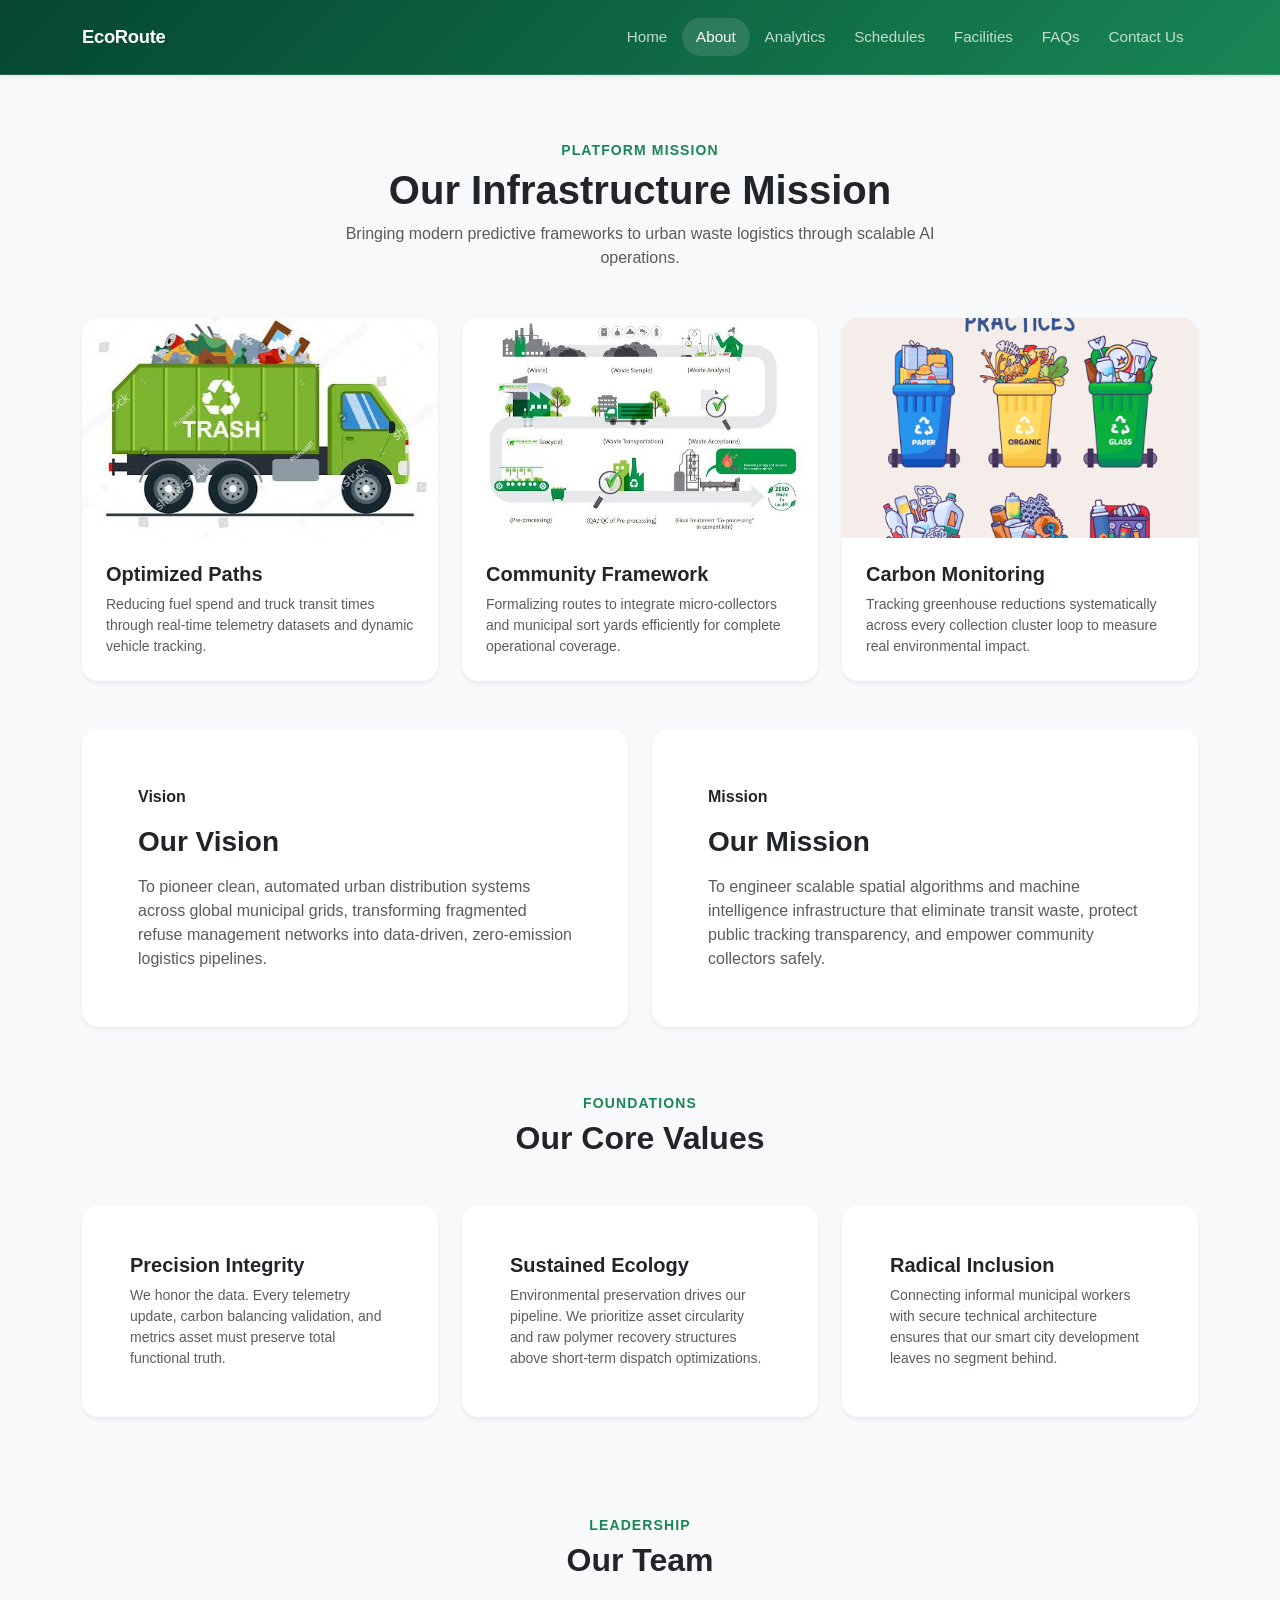
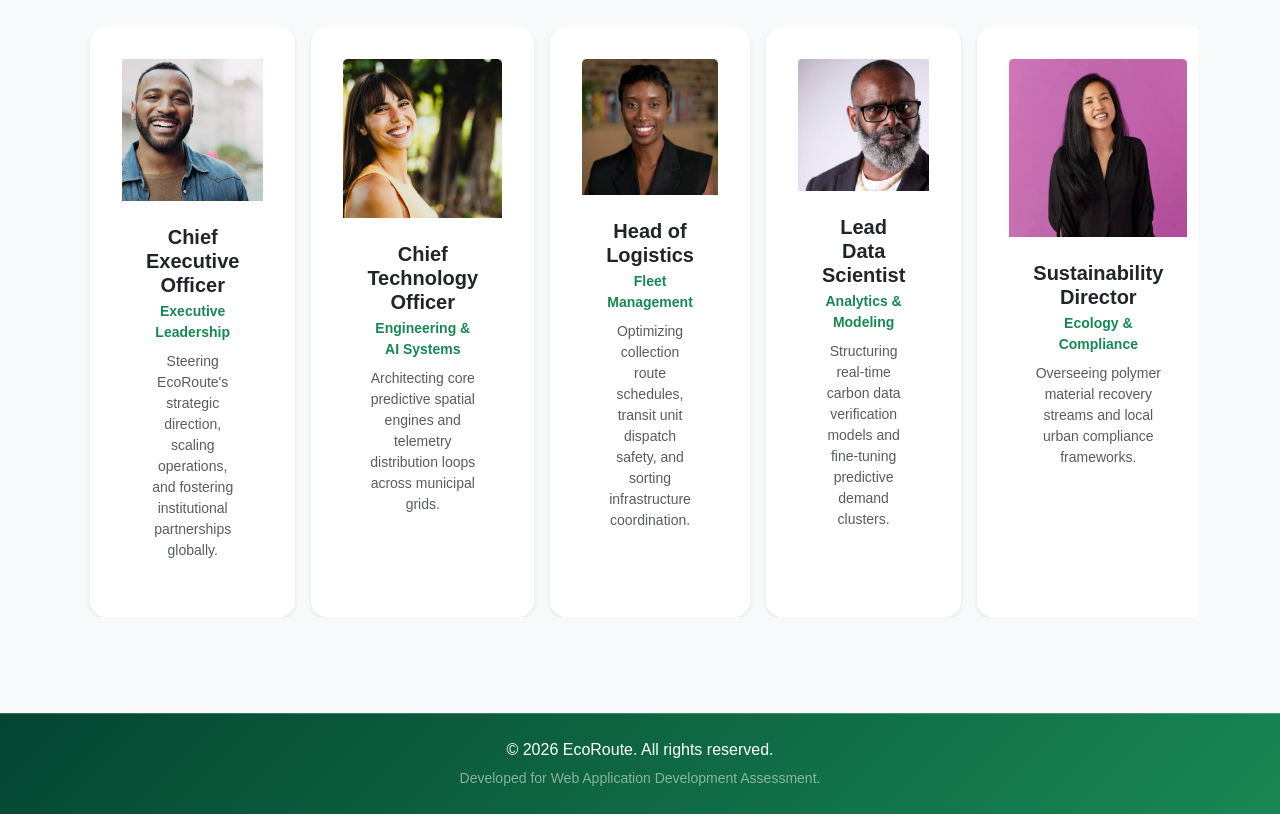
==== commit 5020cb9e: "Made changes in the our team section" ====
--- a/about.html
+++ b/about.html
@@ -150,95 +150,83 @@
                 <h2 class="fw-bold text-dark mt-1">Our Team</h2>
             </div>
 
-            <div id="teamCarousel" class="carousel slide" data-bs-ride="carousel" data-bs-interval="4000">
-                <div class="carousel-inner">
+            <div class="team-slider-container overflow-hidden position-relative my-4">
+                <div id="teamSliderTrack" class="d-flex">
                     
-                    <div class="carousel-item active">
-                        <div class="col-12 col-md-6 col-lg-4 px-2">
-                            <div class="card custom-card h-100 border-0 shadow-sm overflow-hidden">
-                                <div class="ratio ratio-1x1 bg-secondary-subtle">
-                                    <img src="assets/image/man.png" class="card-img-top object-fit-cover" alt="Chief Executive Officer">
-                                </div>
-                                <div class="card-body p-4 text-center">
-                                    <h5 class="fw-bold text-dark mb-1">Chief Executive Officer</h5>
-                                    <p class="text-success small fw-semibold mb-2">Executive Leadership</p>
-                                    <p class="card-text text-muted small mb-0">Steering EcoRoute's strategic direction, scaling operations, and fostering institutional partnerships globally.</p>
-                                </div>
-                            </div>
-                        </div>
-                    </div>
-
-                    <div class="carousel-item">
-                        <div class="col-12 col-md-6 col-lg-4 px-2">
-                            <div class="card custom-card h-100 border-0 shadow-sm overflow-hidden">
-                                <div class="ratio ratio-1x1 bg-secondary-subtle">
-                                    <img src="assets/image/woman.png" class="card-img-top object-fit-cover" alt="Chief Technology Officer">
-                                </div>
-                                <div class="card-body p-4 text-center">
-                                    <h5 class="fw-bold text-dark mb-1">Chief Technology Officer</h5>
-                                    <p class="text-success small fw-semibold mb-2">Engineering & AI Systems</p>
-                                    <p class="card-text text-muted small mb-0">Architecting core predictive spatial engines and telemetry distribution loops across municipal grids.</p>
-                                </div>
-                            </div>
-                        </div>
-                    </div>
-
-                    <div class="carousel-item">
-                        <div class="col-12 col-md-6 col-lg-4 px-2">
-                            <div class="card custom-card h-100 border-0 shadow-sm overflow-hidden">
-                                <div class="ratio ratio-1x1 bg-secondary-subtle">
-                                    <img src="assets/image/lady.png" class="card-img-top object-fit-cover" alt="Head of Logistics">
-                                </div>
-                                <div class="card-body p-4 text-center">
-                                    <h5 class="fw-bold text-dark mb-1">Head of Logistics</h5>
-                                    <p class="text-success small fw-semibold mb-2">Fleet Management</p>
-                                    <p class="card-text text-muted small mb-0">Optimizing collection route schedules, transit unit dispatch safety, and sorting infrastructure coordination.</p>
-                                </div>
-                            </div>
-                        </div>
-                    </div>
-
-                    <div class="carousel-item">
-                        <div class="col-12 col-md-6 col-lg-4 px-2">
-                            <div class="card custom-card h-100 border-0 shadow-sm overflow-hidden">
-                                <div class="ratio ratio-1x1 bg-secondary-subtle">
-                                    <img src="assets/image/gentleman.png" class="card-img-top object-fit-cover" alt="Lead Data Scientist">
-                                </div>
-                                <div class="card-body p-4 text-center">
-                                    <h5 class="fw-bold text-dark mb-1">Lead Data Scientist</h5>
-                                    <p class="text-success small fw-semibold mb-2">Analytics & Modeling</p>
-                                    <p class="card-text text-muted small mb-0">Structuring real-time carbon data verification models and fine-tuning predictive demand clusters.</p>
-                                </div>
-                            </div>
-                        </div>
-                    </div>
-
-                    <div class="carousel-item">
-                        <div class="col-12 col-md-6 col-lg-4 px-2">
-                            <div class="card custom-card h-100 border-0 shadow-sm overflow-hidden">
-                                <div class="ratio ratio-1x1 bg-secondary-subtle">
-                                    <img src="assets/image/girl.png" class="card-img-top object-fit-cover" alt="Sustainability Director">
-                                </div>
-                                <div class="card-body p-4 text-center">
-                                    <h5 class="fw-bold text-dark mb-1">Sustainability Director</h5>
-                                    <p class="text-success small fw-semibold mb-2">Ecology & Compliance</p>
-                                    <p class="card-text text-muted small mb-0">Overseeing polymer material recovery streams and local urban compliance frameworks.</p>
-                                </div>
-                            </div>
-                        </div>
-                    </div>
-
-                    <div class="carousel-item">
-                        <div class="col-12 col-md-6 col-lg-4 px-2">
-                            <div class="card custom-card h-100 border-0 shadow-sm overflow-hidden">
-                                <div class="ratio ratio-1x1 bg-secondary-subtle">
-                                    <img src="assets/image/team.png" class="card-img-top object-fit-cover" alt="Community Outreach Lead">
-                                </div>
-                                <div class="card-body p-4 text-center">
-                                    <h5 class="fw-bold text-dark mb-1">Community Outreach Lead</h5>
-                                    <p class="text-success small fw-semibold mb-2">Inclusion & Strategy</p>
-                                    <p class="card-text text-muted small mb-0">Integrating informal micro-collectors and local sorting yards into our digital logistics architecture.</p>
-                                </div>
+                    <div class="team-slide-card px-2">
+                        <div class="card custom-card h-100 border-0 shadow-sm overflow-hidden">
+                            <div class="ratio ratio-1x1 bg-secondary-subtle">
+                                <img src="assets/image/man.png" class="card-img-top object-fit-cover" alt="Chief Executive Officer">
+                            </div>
+                            <div class="card-body p-4 text-center">
+                                <h5 class="fw-bold text-dark mb-1">Chief Executive Officer</h5>
+                                <p class="text-success small fw-semibold mb-2">Executive Leadership</p>
+                                <p class="card-text text-muted small mb-0">Steering EcoRoute's strategic direction, scaling operations, and fostering institutional partnerships globally.</p>
+                            </div>
+                        </div>
+                    </div>
+
+                    <div class="team-slide-card px-2">
+                        <div class="card custom-card h-100 border-0 shadow-sm overflow-hidden">
+                            <div class="ratio ratio-1x1 bg-secondary-subtle">
+                                <img src="assets/image/woman.png" class="card-img-top object-fit-cover" alt="Chief Technology Officer">
+                            </div>
+                            <div class="card-body p-4 text-center">
+                                <h5 class="fw-bold text-dark mb-1">Chief Technology Officer</h5>
+                                <p class="text-success small fw-semibold mb-2">Engineering & AI Systems</p>
+                                <p class="card-text text-muted small mb-0">Architecting core predictive spatial engines and telemetry distribution loops across municipal grids.</p>
+                            </div>
+                        </div>
+                    </div>
+
+                    <div class="team-slide-card px-2">
+                        <div class="card custom-card h-100 border-0 shadow-sm overflow-hidden">
+                            <div class="ratio ratio-1x1 bg-secondary-subtle">
+                                <img src="assets/image/lady.png" class="card-img-top object-fit-cover" alt="Head of Logistics">
+                            </div>
+                            <div class="card-body p-4 text-center">
+                                <h5 class="fw-bold text-dark mb-1">Head of Logistics</h5>
+                                <p class="text-success small fw-semibold mb-2">Fleet Management</p>
+                                <p class="card-text text-muted small mb-0">Optimizing collection route schedules, transit unit dispatch safety, and sorting infrastructure coordination.</p>
+                            </div>
+                        </div>
+                    </div>
+
+                    <div class="team-slide-card px-2">
+                        <div class="card custom-card h-100 border-0 shadow-sm overflow-hidden">
+                            <div class="ratio ratio-1x1 bg-secondary-subtle">
+                                <img src="assets/image/gentleman.png" class="card-img-top object-fit-cover" alt="Lead Data Scientist">
+                            </div>
+                            <div class="card-body p-4 text-center">
+                                <h5 class="fw-bold text-dark mb-1">Lead Data Scientist</h5>
+                                <p class="text-success small fw-semibold mb-2">Analytics & Modeling</p>
+                                <p class="card-text text-muted small mb-0">Structuring real-time carbon data verification models and fine-tuning predictive demand clusters.</p>
+                            </div>
+                        </div>
+                    </div>
+
+                    <div class="team-slide-card px-2">
+                        <div class="card custom-card h-100 border-0 shadow-sm overflow-hidden">
+                            <div class="ratio ratio-1x1 bg-secondary-subtle">
+                                <img src="assets/image/girl.png" class="card-img-top object-fit-cover" alt="Sustainability Director">
+                            </div>
+                            <div class="card-body p-4 text-center">
+                                <h5 class="fw-bold text-dark mb-1">Sustainability Director</h5>
+                                <p class="text-success small fw-semibold mb-2">Ecology & Compliance</p>
+                                <p class="card-text text-muted small mb-0">Overseeing polymer material recovery streams and local urban compliance frameworks.</p>
+                            </div>
+                        </div>
+                    </div>
+
+                    <div class="team-slide-card px-2">
+                        <div class="card custom-card h-100 border-0 shadow-sm overflow-hidden">
+                            <div class="ratio ratio-1x1 bg-secondary-subtle">
+                                <img src="assets/image/team.png" class="card-img-top object-fit-cover" alt="Community Outreach Lead">
+                            </div>
+                            <div class="card-body p-4 text-center">
+                                <h5 class="fw-bold text-dark mb-1">Community Outreach Lead</h5>
+                                <p class="text-success small fw-semibold mb-2">Inclusion & Strategy</p>
+                                <p class="card-text text-muted small mb-0">Integrating informal micro-collectors and local sorting yards into our digital logistics architecture.</p>
                             </div>
                         </div>
                     </div>
--- a/css/style.css
+++ b/css/style.css
@@ -234,10 +234,12 @@
 }
 
 @media (min-width: 768px) {
-    /* Allow items inside the active slide to line up side-by-side */
-    #teamCarousel .carousel-item.active,
+    #teamCarousel .carousel-inner {
+        display: flex;
+    }
     #teamCarousel .carousel-item-next,
-    #teamCarousel .carousel-item-prev {
+    #teamCarousel .carousel-item-prev,
+    #teamCarousel .carousel-item.active {
         display: flex !important;
     }
     #teamCarousel .carousel-item {
@@ -249,8 +251,15 @@
         flex: 0 0 33.333%;
         max-width: 33.333%;
     }
-}
-
+    
+    #teamCarousel .active.carousel-item-end {
+        transform: translateX(33.333%);
+    }
+    #teamCarousel .carousel-item-prev:not(.carousel-item-end),
+    #teamCarousel .active.carousel-item-start {
+        transform: translateX(-33.333%);
+    }
+}
 @media (max-width: 991.98px) {
     .navbar-collapse {
         background: linear-gradient(135deg, #044632 0%, #198754 100%);
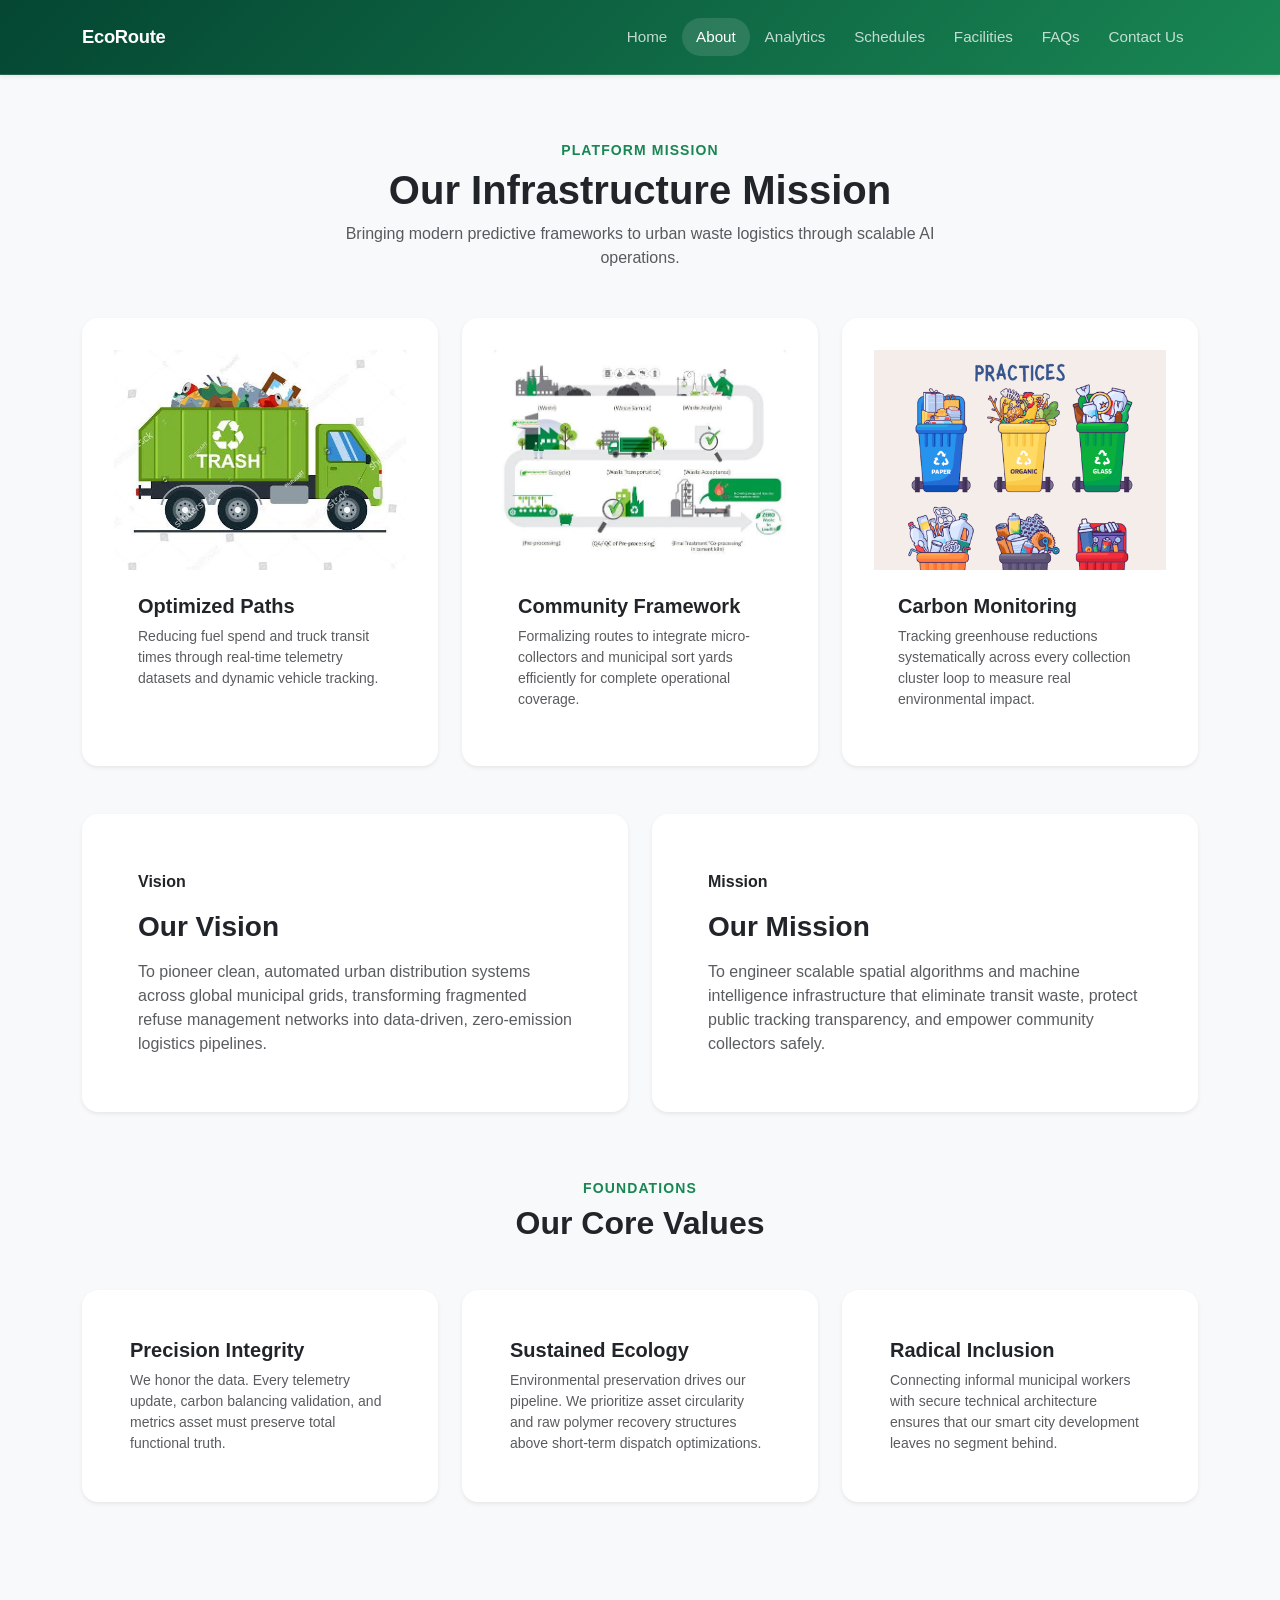
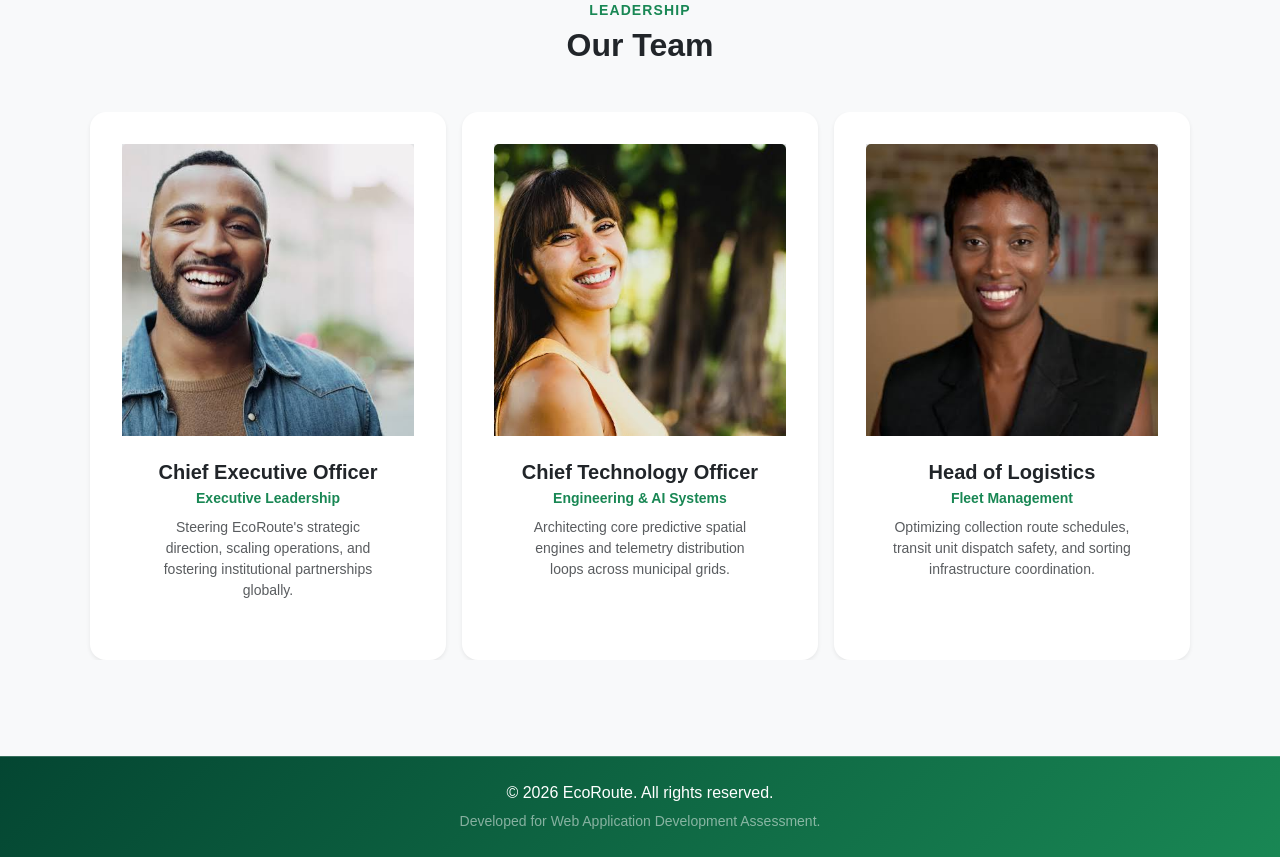
==== commit 5c19d99d: "Added glow to about cards" ====
--- a/about.html
+++ b/about.html
@@ -40,7 +40,7 @@
         <div class="container mb-5">
             <div class="row g-4 justify-content-center mb-5">
                 <div class="col-12 col-md-6 col-lg-4">
-                    <div class="card custom-card gallery-card h-100 border-0 shadow-sm overflow-hidden">
+                    <div class="card custom-card h-100 border-0 shadow-sm overflow-hidden feature-hover">
                         <div class="card-img-wrapper">
                             <img src="assets/image/truck.png" class="card-img-top gallery-grid-img" alt="Recycle Processing Paths">
                         </div>
@@ -54,7 +54,7 @@
                 </div>
 
                 <div class="col-12 col-md-6 col-lg-4">
-                    <div class="card custom-card gallery-card h-100 border-0 shadow-sm overflow-hidden">
+                    <div class="card custom-card h-100 border-0 shadow-sm overflow-hidden feature-hover">
                         <div class="card-img-wrapper">
                             <img src="assets/image/recyclecycle.png" class="card-img-top gallery-grid-img" alt="Recycle Processing Infrastructure">
                         </div>
@@ -68,7 +68,7 @@
                 </div>
 
                 <div class="col-12 col-md-6 col-lg-4">
-                    <div class="card custom-card gallery-card h-100 border-0 shadow-sm overflow-hidden">
+                    <div class="card custom-card h-100 border-0 shadow-sm overflow-hidden feature-hover">
                         <div class="card-img-wrapper">
                             <img src="assets/image/recycle.png" class="card-img-top gallery-grid-img" alt="Carbon Balancing Metrics">
                         </div>
@@ -84,7 +84,7 @@
 
             <div class="row g-4 mb-5">
                 <div class="col-12 col-md-6">
-                    <div class="card custom-card glow-card-success h-100 border-0 shadow-sm">
+                    <div class="card custom-card h-100 border-0 shadow-sm overflow-hidden feature-hover">
                         <div class="card-body p-4">
                             <div class="icon-box mb-3 fw-bold">Vision</div>
                             <h3 class="fw-bold text-dark mb-3">Our Vision</h3>
@@ -95,7 +95,7 @@
                     </div>
                 </div>
                 <div class="col-12 col-md-6">
-                    <div class="card custom-card glow-card-success h-100 border-0 shadow-sm">
+                    <div class="card custom-card h-100 border-0 shadow-sm overflow-hidden feature-hover">
                         <div class="card-body p-4">
                             <div class="icon-box mb-3 fw-bold">Mission</div>
                             <h3 class="fw-bold text-dark mb-3">Our Mission</h3>
@@ -114,7 +114,7 @@
 
             <div class="row g-4 justify-content-center mb-5">
                 <div class="col-12 col-md-4">
-                    <div class="card custom-card h-100 border-0 shadow-sm">
+                    <div class="card custom-card h-100 border-0 shadow-sm overflow-hidden feature-hover">
                         <div class="card-body">
                             <h5 class="fw-bold text-dark mb-2">Precision Integrity</h5>
                             <p class="card-text text-muted small mb-0">
@@ -124,7 +124,7 @@
                     </div>
                 </div>
                 <div class="col-12 col-md-4">
-                    <div class="card custom-card h-100 border-0 shadow-sm">
+                    <div class="card custom-card h-100 border-0 shadow-sm feature-hover">
                         <div class="card-body">
                             <h5 class="fw-bold text-dark mb-2">Sustained Ecology</h5>
                             <p class="card-text text-muted small mb-0">
@@ -134,7 +134,7 @@
                     </div>
                 </div>
                 <div class="col-12 col-md-4">
-                    <div class="card custom-card h-100 border-0 shadow-sm">
+                    <div class="card custom-card h-100 border-0 shadow-sm feature-hover">
                         <div class="card-body">
                             <h5 class="fw-bold text-dark mb-2">Radical Inclusion</h5>
                             <p class="card-text text-muted small mb-0">
@@ -154,7 +154,7 @@
                 <div id="teamSliderTrack" class="d-flex">
                     
                     <div class="team-slide-card px-2">
-                        <div class="card custom-card h-100 border-0 shadow-sm overflow-hidden">
+                        <div class="card custom-card h-100 border-0 shadow-sm overflow-hidden feature-hover">
                             <div class="ratio ratio-1x1 bg-secondary-subtle">
                                 <img src="assets/image/man.png" class="card-img-top object-fit-cover" alt="Chief Executive Officer">
                             </div>
@@ -167,7 +167,7 @@
                     </div>
 
                     <div class="team-slide-card px-2">
-                        <div class="card custom-card h-100 border-0 shadow-sm overflow-hidden">
+                        <div class="card custom-card h-100 border-0 shadow-sm overflow-hidden feature-hover">
                             <div class="ratio ratio-1x1 bg-secondary-subtle">
                                 <img src="assets/image/woman.png" class="card-img-top object-fit-cover" alt="Chief Technology Officer">
                             </div>
@@ -180,7 +180,7 @@
                     </div>
 
                     <div class="team-slide-card px-2">
-                        <div class="card custom-card h-100 border-0 shadow-sm overflow-hidden">
+                        <div class="card custom-card h-100 border-0 shadow-sm overflow-hidden feature-hover">
                             <div class="ratio ratio-1x1 bg-secondary-subtle">
                                 <img src="assets/image/lady.png" class="card-img-top object-fit-cover" alt="Head of Logistics">
                             </div>
@@ -193,7 +193,7 @@
                     </div>
 
                     <div class="team-slide-card px-2">
-                        <div class="card custom-card h-100 border-0 shadow-sm overflow-hidden">
+                        <div class="card custom-card h-100 border-0 shadow-sm overflow-hidden feature-hover">
                             <div class="ratio ratio-1x1 bg-secondary-subtle">
                                 <img src="assets/image/gentleman.png" class="card-img-top object-fit-cover" alt="Lead Data Scientist">
                             </div>
@@ -206,7 +206,7 @@
                     </div>
 
                     <div class="team-slide-card px-2">
-                        <div class="card custom-card h-100 border-0 shadow-sm overflow-hidden">
+                        <div class="card custom-card h-100 border-0 shadow-sm overflow-hidden feature-hover">
                             <div class="ratio ratio-1x1 bg-secondary-subtle">
                                 <img src="assets/image/girl.png" class="card-img-top object-fit-cover" alt="Sustainability Director">
                             </div>
@@ -219,7 +219,7 @@
                     </div>
 
                     <div class="team-slide-card px-2">
-                        <div class="card custom-card h-100 border-0 shadow-sm overflow-hidden">
+                        <div class="card custom-card h-100 border-0 shadow-sm overflow-hidden feature-hover">
                             <div class="ratio ratio-1x1 bg-secondary-subtle">
                                 <img src="assets/image/team.png" class="card-img-top object-fit-cover" alt="Community Outreach Lead">
                             </div>
@@ -230,7 +230,6 @@
                             </div>
                         </div>
                     </div>
-
                 </div>
             </div>
 
--- a/css/style.css
+++ b/css/style.css
@@ -233,20 +233,39 @@
     transform: scale(1.05); 
 }
 
+#teamSliderTrack {
+    width: 100%;
+    transition: transform 0.5s ease-in-out;
+}
+
+.team-slide-card {
+    flex: 0 0 100%;
+    max-width: 100%;
+    box-sizing: border-box;
+}
+
+footer {
+    background: linear-gradient(135deg, #044632 0%, #198754 100%) !important;
+    border-top: 1px solid rgba(255, 255, 255, 0.2);
+}
+
 @media (min-width: 768px) {
     #teamCarousel .carousel-inner {
         display: flex;
     }
+
     #teamCarousel .carousel-item-next,
     #teamCarousel .carousel-item-prev,
     #teamCarousel .carousel-item.active {
         display: flex !important;
     }
+
     #teamCarousel .carousel-item {
+        display: none;
         margin-right: 0;
         flex: 0 0 100%;
-        display: none;
-    }
+    }
+
     #teamCarousel .carousel-item > div {
         flex: 0 0 33.333%;
         max-width: 33.333%;
@@ -255,18 +274,24 @@
     #teamCarousel .active.carousel-item-end {
         transform: translateX(33.333%);
     }
+
     #teamCarousel .carousel-item-prev:not(.carousel-item-end),
     #teamCarousel .active.carousel-item-start {
         transform: translateX(-33.333%);
     }
+
+    .team-slide-card {
+        flex: 0 0 33.333%;
+        max-width: 33.333%;
+    }
 }
 @media (max-width: 991.98px) {
     .navbar-collapse {
+        margin-top: 0.75rem;
+        padding: 1rem;
         background: linear-gradient(135deg, #044632 0%, #198754 100%);
         border: 1px solid rgba(255, 255, 255, 0.15);
         border-radius: 12px;
-        margin-top: 0.75rem;
-        padding: 1rem;
     }
     
     .navbar-nav .nav-link {
@@ -287,9 +312,4 @@
     .carousel-img {
         height: 360px;
     }
-}
-
-footer {
-    background: linear-gradient(135deg, #044632 0%, #198754 100%) !important;
-    border-top: 1px solid rgba(255, 255, 255, 0.2);
 }
